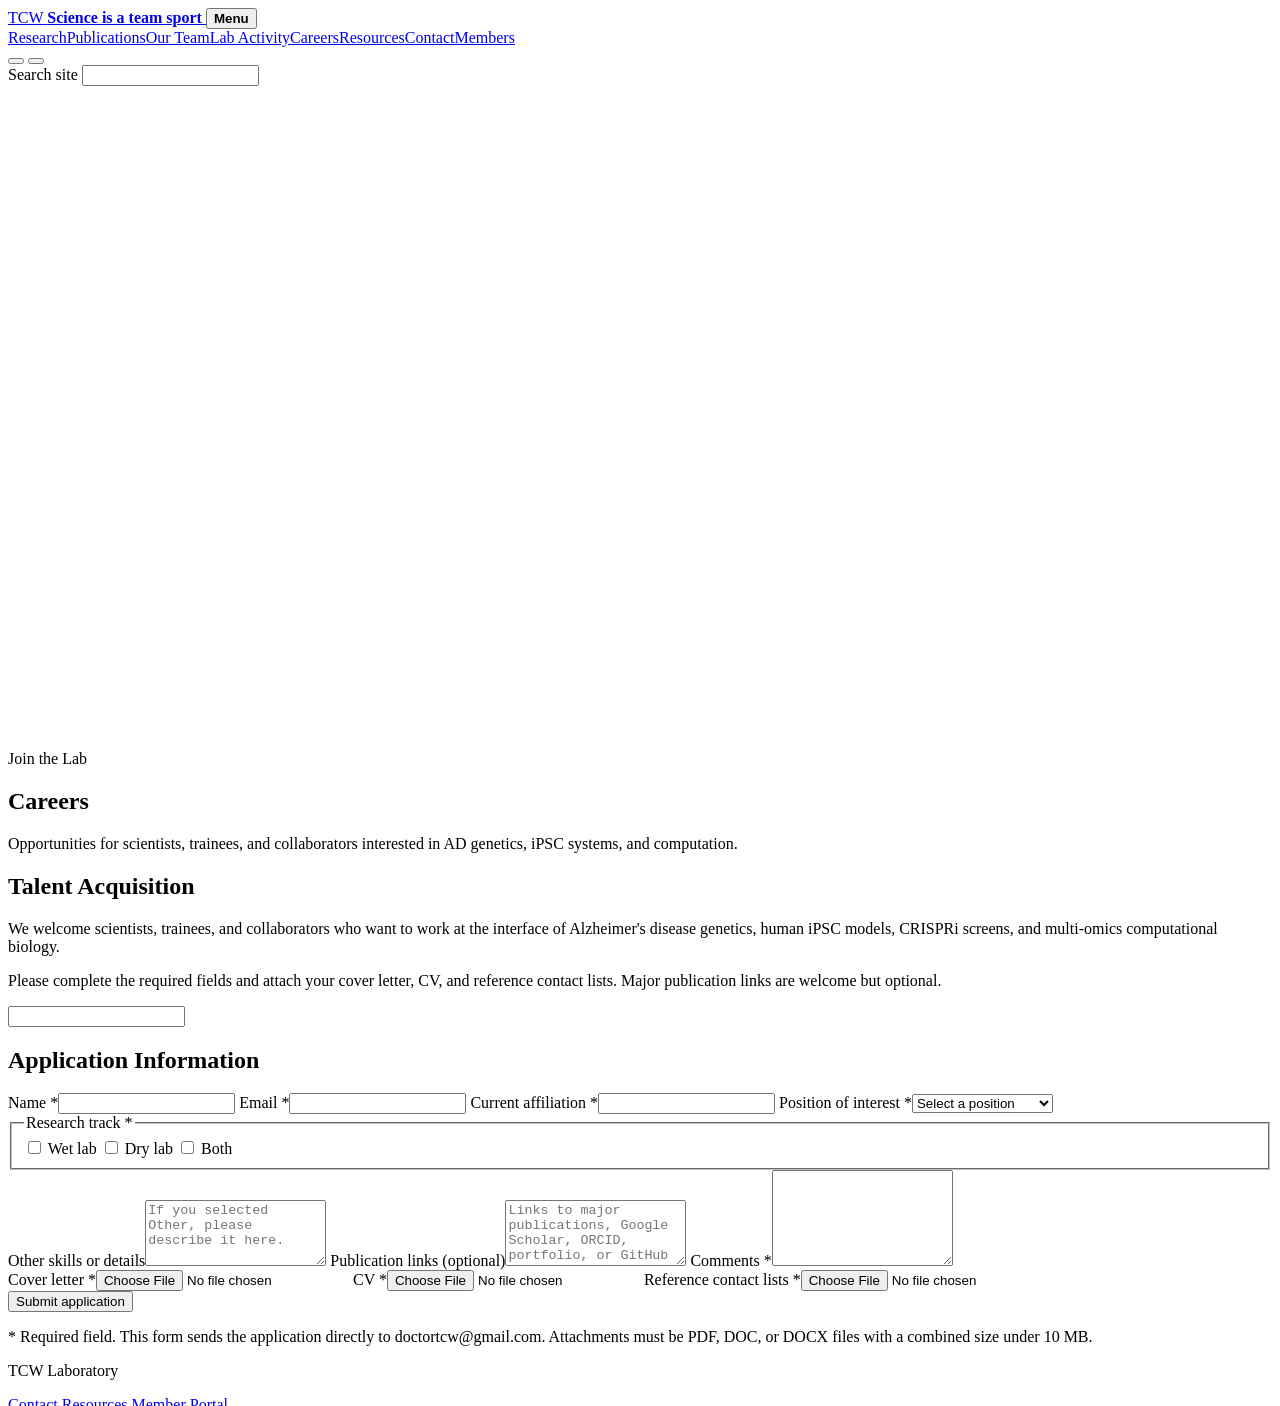
==== careers/index.html @ 80d3f075 "Clean up career application email fields" ====
<!doctype html>
<html lang="en" data-theme="light">
<head>
  <meta charset="utf-8">
  <meta name="viewport" content="width=device-width, initial-scale=1">
  <link rel="icon" type="image/png" sizes="512x512" href="/assets/icons/tcw-logo-20260731p.png?v=20260731p">
  <title>Careers | TCW Lab</title>
  <meta name="description" content="Career opportunities for scientists, trainees, and collaborators interested in Alzheimer's disease genetics, iPSC systems, and computational biology.">
  <link rel="stylesheet" href="../assets/css/styles.css?v=20260813f">
  <script src="../assets/js/site.js?v=20260813f" defer></script>
</head>
<body class="page-careers">
  <header class="site-header">
    <a class="brand" href="../" aria-label="TCW Lab home">
      <span class="brand-mark">TCW</span>
      <span class="brand-copy">
        <strong>Science is a team sport</strong>
      </span>
    </a>
    <button class="nav-toggle" type="button" aria-expanded="false" aria-controls="nav-menu"><span></span><span></span><span></span><b>Menu</b></button>
    <nav class="nav-menu" id="nav-menu" aria-label="Primary navigation"><a class="" href="../research-programs/">Research</a><a class="" href="../publications/">Publications</a><a class="" href="../ourteam/">Our Team</a><a class="" href="../ourteam/activity/">Lab Activity</a><a class="active" href="../careers/">Careers</a><a class="" href="../resources/">Resources</a><a class="" href="../contact/">Contact</a><a class="" href="../member/">Members</a></nav>
    <div class="nav-actions">
      <button class="music-toggle" type="button" data-music-toggle aria-pressed="false" aria-label="Allow soft background music" title="Allow music"><span></span></button>
      <button class="search-toggle" type="button" aria-expanded="false" aria-controls="site-search" aria-label="Search site"></button>
    </div>
  </header>
  <form class="site-search" id="site-search" role="search">
    <label>
      <span>Search site</span>
      <input type="search" id="site-search-input" autocomplete="off">
    </label>
    <div class="search-results" id="site-search-results"></div>
  </form>
  <main>
    <section class="hero">
      <div class="glial-field" aria-hidden="true"><span class="glial-cell glial-cell-1"></span><span class="glial-cell glial-cell-2"></span><span class="glial-cell glial-cell-3"></span><span class="glial-cell glial-cell-4"></span><span class="glial-cell glial-cell-5"></span><span class="glial-cell glial-cell-6"></span><span class="glial-cell glial-cell-7"></span><span class="glial-cell glial-cell-8"></span><span class="glial-cell glial-cell-9"></span><span class="glial-cell glial-cell-10"></span><span class="glial-cell glial-cell-11"></span><span class="glial-cell glial-cell-12"></span><span class="glial-cell glial-cell-13"></span><span class="glial-cell glial-cell-14"></span><span class="glial-cell glial-cell-15"></span><span class="glial-cell glial-cell-16"></span><span class="glial-cell glial-cell-17"></span><span class="glial-cell glial-cell-18"></span><span class="glial-cell glial-cell-19"></span><span class="glial-cell glial-cell-20"></span></div>
      <div class="hero-inner">
        <p class="hero-eyebrow">Join the Lab</p>
        <h1>Careers</h1>
        <p class="hero-subtitle">Opportunities for scientists, trainees, and collaborators interested in AD genetics, iPSC systems, and computation.</p>
        
      </div>
    </section>
    <section class="wrapper">
      <div class="content-layout">
        <article class="page-content">
          
    <section class="notice-panel">
      <h2>Talent Acquisition</h2>
      <p>We welcome scientists, trainees, and collaborators who want to work at the interface of Alzheimer's disease genetics, human iPSC models, CRISPRi screens, and multi-omics computational biology.</p>
      <p>Please complete the required fields and attach your cover letter, CV, and reference contact lists. Major publication links are welcome but optional.</p>
    </section>
    <div class="form-success" id="application-success" hidden>
      <h2>Application sent</h2>
      <p>Thank you. Your application has been sent to the TCW Lab inbox with your selected attachments.</p>
      <p class="form-note">If you do not receive a confirmation or need to update your materials, email <a href="mailto:doctortcw@gmail.com">doctortcw@gmail.com</a>.</p>
    </div>
    <form class="form-shell application-form" id="career-application" aria-labelledby="apply-fields" action="https://formsubmit.co/doctortcw@gmail.com" method="POST" enctype="multipart/form-data">
      <input type="hidden" name="_subject" id="application-subject" value="TCW Lab Application">
      <input type="hidden" name="_template" value="box">
      <input type="hidden" name="_next" value="https://tcwlab.org/careers/?submitted=1">
      <input type="hidden" name="_url" value="https://tcwlab.org/careers/">
      <input type="hidden" name="_autoresponse" value="Thank you for your interest in the TCW Lab. Your application materials have been received.">
      <input type="text" name="_honey" tabindex="-1" autocomplete="off" class="honeypot" aria-hidden="true">
      <h2 id="apply-fields">Application Information</h2>
      <div class="field-grid">
        <label>Name <span class="required-marker">*</span><input type="text" name="Applicant name" autocomplete="name" required></label>
        <label>Email <span class="required-marker">*</span><input type="email" name="email" autocomplete="email" required></label>
        <label>Current affiliation <span class="required-marker">*</span><input type="text" name="Current affiliation" required></label>
        <label>Position of interest <span class="required-marker">*</span><select name="Position of interest" required><option value="">Select a position</option><option>Postdoctoral Fellow</option><option>Research Associate</option><option>Internship</option><option>Research Professor</option><option>Other / not listed</option></select></label>
      </div>
      <fieldset>
        <legend>Research track <span class="required-marker">*</span></legend>
        <label><input type="checkbox" value="Wet lab" data-track="wet"> Wet lab</label>
        <label><input type="checkbox" value="Dry lab" data-track="dry"> Dry lab</label>
        <label><input type="checkbox" data-track-both> Both</label>
      </fieldset>
      <fieldset data-skill-section="wet" hidden>
        <legend>Wet lab skill set <span class="required-marker">*</span></legend>
        <div class="checkbox-grid skill-grid" data-skill-group="wet">
          <label><input type="checkbox" value="Human iPSC maintenance"> Human iPSC maintenance</label>
          <label><input type="checkbox" value="CRISPRi screen"> CRISPRi screen</label>
          <label><input type="checkbox" value="Any CNS cell type differentiation from iPSC"> Any CNS cell type differentiation from iPSC</label>
          <label><input type="checkbox" value="Human iPSC reprogramming"> Human iPSC reprogramming</label>
          <label><input type="checkbox" value="Western blotting"> Western blotting</label>
          <label><input type="checkbox" value="Confocal microscopy"> Confocal microscopy</label>
          <label><input type="checkbox" value="Molecular cloning"> Molecular cloning</label>
          <label><input type="checkbox" value="DNA/RNA purification"> DNA/RNA purification</label>
          <label><input type="checkbox" value="Flow cytometry / FACS"> Flow cytometry / FACS</label>
          <label><input type="checkbox" value="Human brain cell type preparation"> Human brain cell type preparation</label>
          <label><input type="checkbox" value="PCR / qRT-PCR"> PCR / qRT-PCR</label>
          <label><input type="checkbox" value="Single cell/single nucleus library preparation"> Single cell/single nucleus library preparation</label>
          <label><input type="checkbox" value="Animal handling"> Animal handling</label>
          <label><input type="checkbox" value="Electrophysiology"> Electrophysiology</label>
          <label><input type="checkbox" value="Other wet lab skills"> Other</label>
        </div>
      </fieldset>
      <fieldset data-skill-section="dry" hidden>
        <legend>Dry lab skill set <span class="required-marker">*</span></legend>
        <div class="checkbox-grid skill-grid" data-skill-group="dry">
          <label><input type="checkbox" value="R programming"> R programming</label>
          <label><input type="checkbox" value="Python programming"> Python programming</label>
          <label><input type="checkbox" value="Single-cell / single-nucleus RNA-seq analysis"> Single-cell / single-nucleus RNA-seq analysis</label>
          <label><input type="checkbox" value="Transcriptomics and differential expression"> Transcriptomics and differential expression</label>
          <label><input type="checkbox" value="GWAS, QTL, and xQTL analysis"> GWAS, QTL, and xQTL analysis</label>
          <label><input type="checkbox" value="Multi-omics integration"> Multi-omics integration</label>
          <label><input type="checkbox" value="Epigenomics / DNA methylation analysis"> Epigenomics / DNA methylation analysis</label>
          <label><input type="checkbox" value="Proteomics or metabolomics analysis"> Proteomics or metabolomics analysis</label>
          <label><input type="checkbox" value="Machine learning for genomics"> Machine learning for genomics</label>
          <label><input type="checkbox" value="Reproducible pipelines and Git/GitHub"> Reproducible pipelines and Git/GitHub</label>
          <label><input type="checkbox" value="High-performance computing"> High-performance computing</label>
          <label><input type="checkbox" value="Data visualization and scientific reporting"> Data visualization and scientific reporting</label>
          <label><input type="checkbox" value="Other dry lab skills"> Other</label>
        </div>
      </fieldset>
      <input type="hidden" name="Research track" id="application-track-field">
      <input type="hidden" name="Wet lab skills" id="application-wet-skills-field">
      <input type="hidden" name="Dry lab skills" id="application-dry-skills-field">
      <label>Other skills or details<textarea name="Other skills or details" rows="4" placeholder="If you selected Other, please describe it here."></textarea></label>
      <label>Publication links <span class="optional">(optional)</span><textarea name="Publication links" rows="4" placeholder="Links to major publications, Google Scholar, ORCID, portfolio, or GitHub"></textarea></label>
      <label>Comments <span class="required-marker">*</span><textarea name="Comments" rows="6" required></textarea></label>
      <input type="hidden" name="Attachment checklist" id="application-attachment-field">
      <div class="field-grid">
        <label>Cover letter <span class="required-marker">*</span><input type="file" name="Cover letter" accept=".pdf,.doc,.docx" required></label>
        <label>CV <span class="required-marker">*</span><input type="file" name="CV" accept=".pdf,.doc,.docx" required></label>
        <label>Reference contact lists <span class="required-marker">*</span><input type="file" name="Reference contact list" accept=".pdf,.doc,.docx" required></label>
      </div>
      <button type="submit">Submit application</button>
      <p class="form-note"><span class="required-marker">*</span> Required field. This form sends the application directly to doctortcw@gmail.com. Attachments must be PDF, DOC, or DOCX files with a combined size under 10 MB.</p>
    </form>
        </article>
        
      </div>
    </section>
  </main>
  <footer class="site-footer">
    <p>TCW Laboratory</p>
    <nav aria-label="Footer navigation">
      <a href="../contact/">Contact</a>
      <a href="../resources/">Resources</a>
      <a href="../member/">Member Portal</a>
    </nav>
  </footer>
  <script>
    (function () {
      var form = document.querySelector("#career-application");
      if (!form) return;

      var both = form.querySelector("[data-track-both]");
      var wet = form.querySelector("[data-track='wet']");
      var dry = form.querySelector("[data-track='dry']");
      var wetSection = form.querySelector("[data-skill-section='wet']");
      var drySection = form.querySelector("[data-skill-section='dry']");

      function setSection(section, visible) {
        section.hidden = !visible;
        if (!visible) {
          section.querySelectorAll("input[type='checkbox']").forEach(function (box) {
            box.checked = false;
          });
        }
      }

      function updateSkillSections() {
        setSection(wetSection, wet.checked);
        setSection(drySection, dry.checked);
      }

      function checkedValues(selector) {
        var values = Array.prototype.map.call(form.querySelectorAll(selector + ":checked"), function (box) {
          return clean(box.value);
        }).filter(Boolean);
        return values.length ? values.join(", ") : "None selected";
      }

      function fileNames(inputName) {
        var input = form.querySelector("input[name='" + inputName + "']");
        if (!input || !input.files || !input.files.length) return "Not selected";
        return Array.prototype.map.call(input.files, function (file) {
          return file.name + " (" + formatFileSize(file.size) + ")";
        }).join(", ");
      }

      function attachmentSize() {
        return ["Cover letter", "CV", "Reference contact list"].reduce(function (total, inputName) {
          var input = form.querySelector("input[name='" + inputName + "']");
          if (!input || !input.files) return total;
          return total + Array.prototype.reduce.call(input.files, function (sum, file) {
            return sum + file.size;
          }, 0);
        }, 0);
      }

      function formatFileSize(bytes) {
        if (!bytes) return "0 KB";
        if (bytes < 1048576) return Math.max(1, Math.round(bytes / 1024)) + " KB";
        return (bytes / 1048576).toFixed(1) + " MB";
      }

      function clean(value) {
        return String(value || "").trim();
      }

      function attachmentChecklist() {
        return [
          "Cover letter: " + fileNames("Cover letter"),
          "CV: " + fileNames("CV"),
          "Reference contact list: " + fileNames("Reference contact list"),
          "Combined attachment size: " + formatFileSize(attachmentSize())
        ].join("; ");
      }

      both.addEventListener("change", function () {
        wet.checked = both.checked;
        dry.checked = both.checked;
        updateSkillSections();
      });

      [wet, dry].forEach(function (box) {
        box.addEventListener("change", function () {
          both.checked = wet.checked && dry.checked;
          updateSkillSections();
        });
      });

      form.addEventListener("submit", function (event) {
        var data = new FormData(form);
        if (clean(data.get("_honey"))) {
          event.preventDefault();
          return;
        }
        var tracks = checkedValues("[data-track]");
        var wetSkills = checkedValues("[data-skill-group='wet'] input[type='checkbox']");
        var drySkills = checkedValues("[data-skill-group='dry'] input[type='checkbox']");
        var wantsWet = wet.checked;
        var wantsDry = dry.checked;
        var hasWetSkill = wetSkills !== "None selected";
        var hasDrySkill = drySkills !== "None selected";
        var selectedOther = wetSkills.split(", ").concat(drySkills.split(", ")).some(function (value) {
          return value.toLowerCase().indexOf("other") !== -1;
        });

        if (!wantsWet && !wantsDry) {
          event.preventDefault();
          alert("Please select a research track.");
          return;
        }

        if (wantsWet && !hasWetSkill) {
          event.preventDefault();
          alert("Please select at least one wet lab skill, or choose Other.");
          return;
        }

        if (wantsDry && !hasDrySkill) {
          event.preventDefault();
          alert("Please select at least one dry lab skill, or choose Other.");
          return;
        }

        if (selectedOther && !(data.get("Other skills or details") || "").trim()) {
          event.preventDefault();
          alert("Please describe your Other skill in the Other skills or details field.");
          return;
        }

        if (attachmentSize() > 10 * 1024 * 1024) {
          event.preventDefault();
          alert("Please keep the cover letter, CV, and reference contact list under 10 MB combined.");
          return;
        }

        var subject = "TCW Lab Application - " + clean(data.get("Applicant name") || "Applicant") + " - " + clean(data.get("Position of interest") || "Position not specified");
        var subjectField = document.querySelector("#application-subject");
        var trackField = document.querySelector("#application-track-field");
        var wetSkillsField = document.querySelector("#application-wet-skills-field");
        var drySkillsField = document.querySelector("#application-dry-skills-field");
        var attachmentField = document.querySelector("#application-attachment-field");
        if (subjectField) subjectField.value = subject;
        if (trackField) trackField.value = tracks;
        if (wetSkillsField) wetSkillsField.value = wetSkills;
        if (drySkillsField) drySkillsField.value = drySkills;
        if (attachmentField) attachmentField.value = attachmentChecklist();
      });

      updateSkillSections();

      var success = document.querySelector("#application-success");
      var params = new URLSearchParams(window.location.search);
      if (success && params.get("submitted") === "1") {
        success.hidden = false;
        success.scrollIntoView({ block: "start" });
      }
    })();
  </script>
</body>
</html>
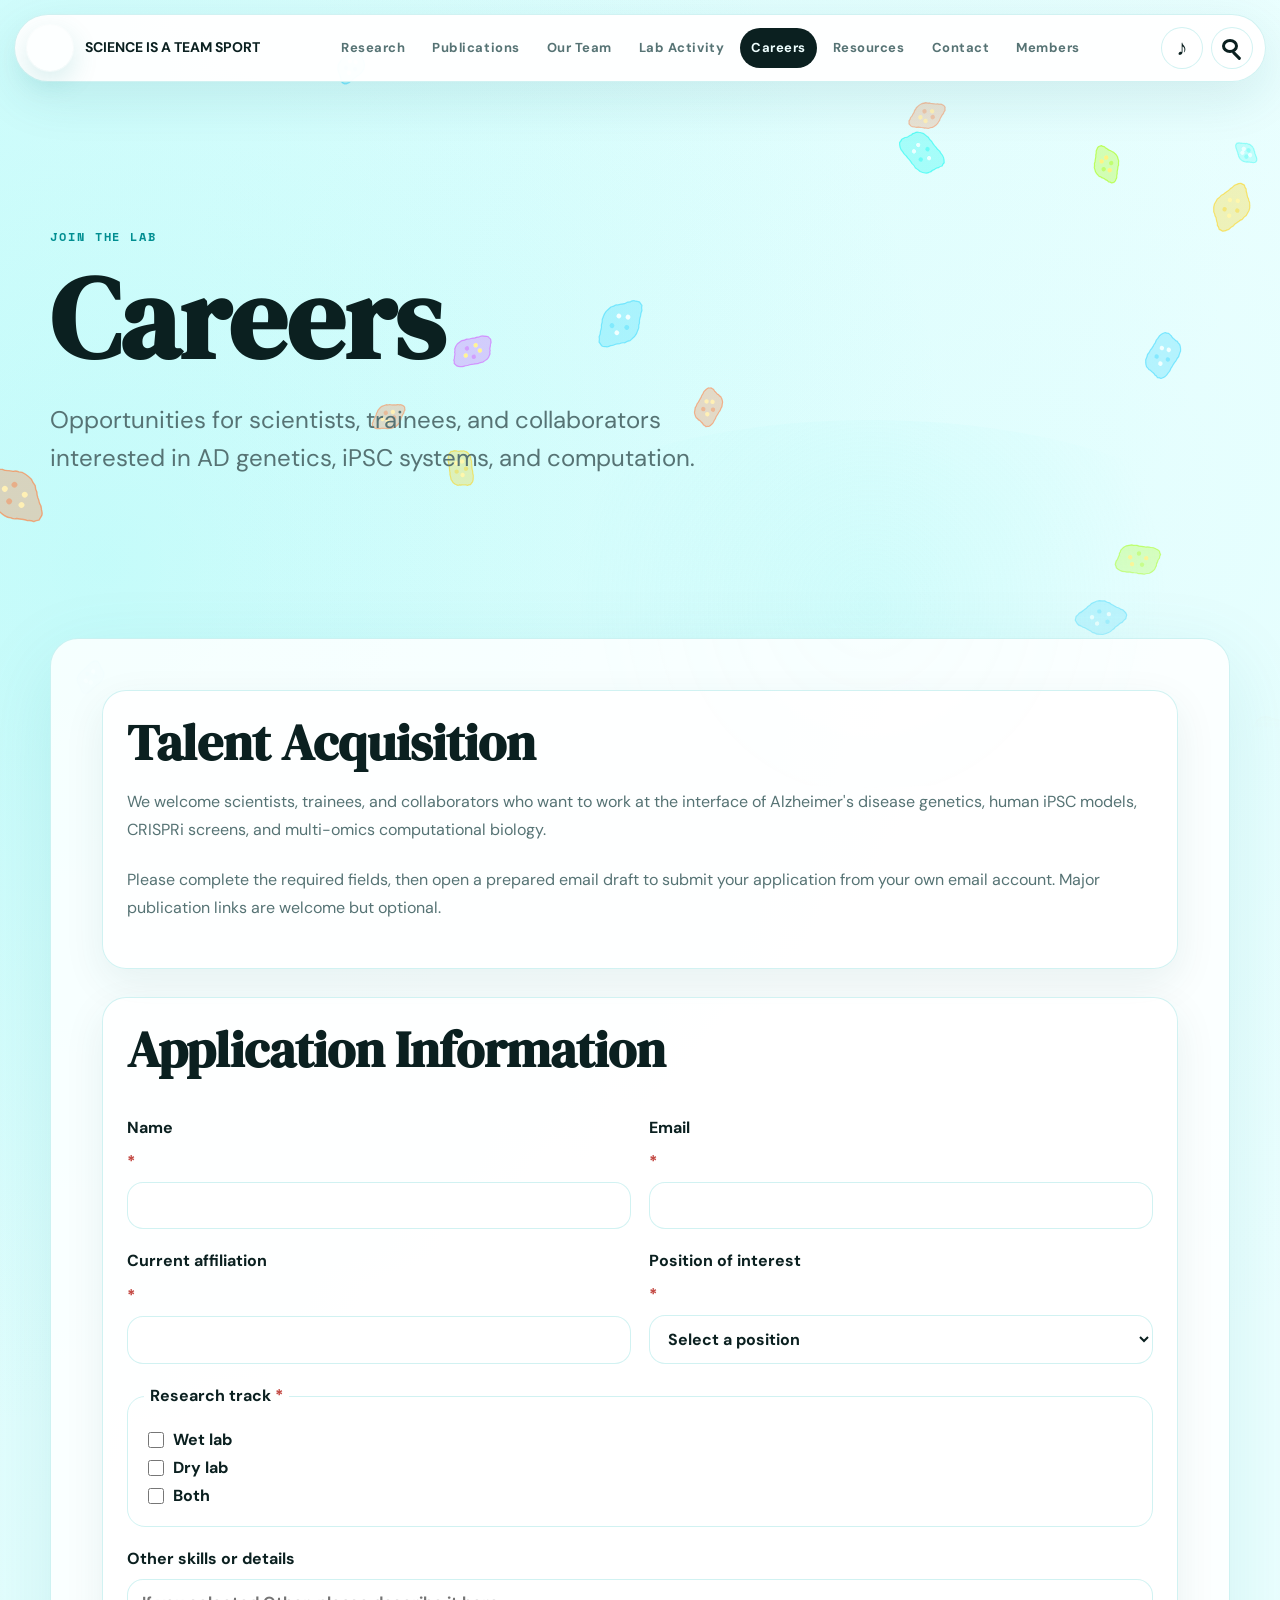
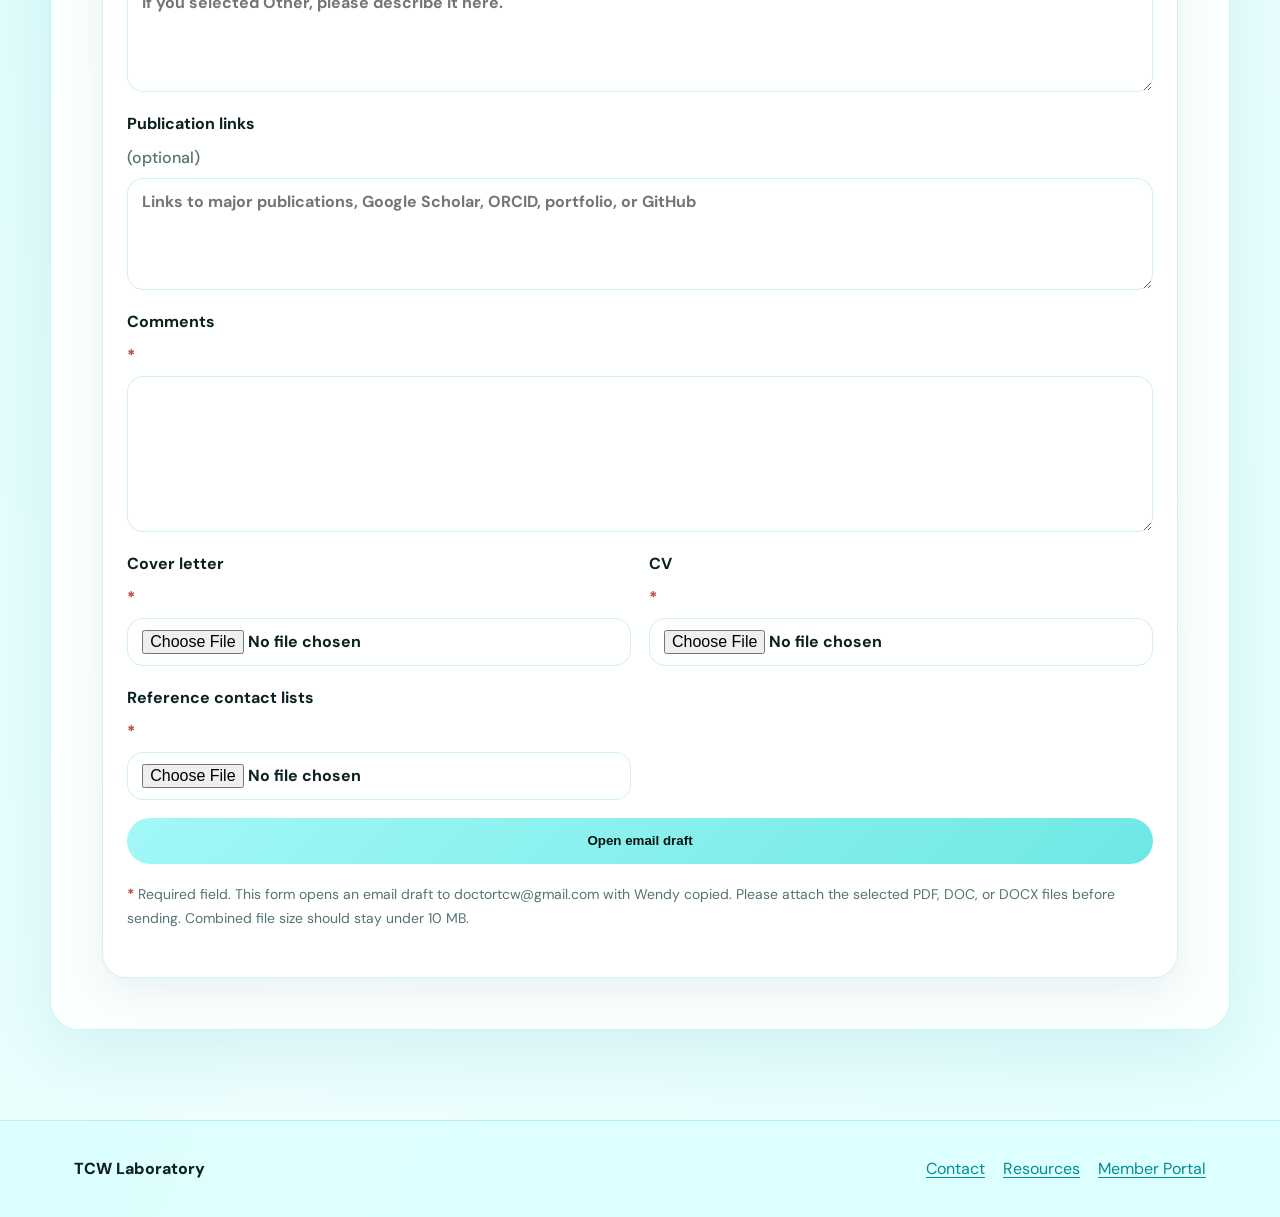
==== commit d0c9b5e6: "Switch career form to email draft" ====
--- a/careers/index.html
+++ b/careers/index.html
@@ -6,7 +6,7 @@
   <link rel="icon" type="image/png" sizes="512x512" href="/assets/icons/tcw-logo-20260731p.png?v=20260731p">
   <title>Careers | TCW Lab</title>
   <meta name="description" content="Career opportunities for scientists, trainees, and collaborators interested in Alzheimer's disease genetics, iPSC systems, and computational biology.">
-  <link rel="stylesheet" href="../assets/css/styles.css?v=20260813f">
+  <link rel="stylesheet" href="../assets/css/styles.css?v=20260910b">
   <script src="../assets/js/site.js?v=20260813f" defer></script>
 </head>
 <body class="page-careers">
@@ -48,20 +48,16 @@
     <section class="notice-panel">
       <h2>Talent Acquisition</h2>
       <p>We welcome scientists, trainees, and collaborators who want to work at the interface of Alzheimer's disease genetics, human iPSC models, CRISPRi screens, and multi-omics computational biology.</p>
-      <p>Please complete the required fields and attach your cover letter, CV, and reference contact lists. Major publication links are welcome but optional.</p>
+      <p>Please complete the required fields, then open a prepared email draft to submit your application from your own email account. Major publication links are welcome but optional.</p>
     </section>
     <div class="form-success" id="application-success" hidden>
-      <h2>Application sent</h2>
-      <p>Thank you. Your application has been sent to the TCW Lab inbox with your selected attachments.</p>
-      <p class="form-note">If you do not receive a confirmation or need to update your materials, email <a href="mailto:doctortcw@gmail.com">doctortcw@gmail.com</a>.</p>
+      <h2>Email draft opened</h2>
+      <p>Your email app should open with a prepared TCW Lab application message addressed to Dr. TCW and copied to Wendy.</p>
+      <p class="form-note">Your application is not submitted until you attach your cover letter, CV, and reference contact list, then send the email from your email app.</p>
+      <label>Email text backup<textarea id="application-email-preview" rows="12" readonly></textarea></label>
+      <p class="form-note">If the draft does not open, email <a href="mailto:doctortcw@gmail.com">doctortcw@gmail.com</a>, copy <a href="mailto:wendybui@edu.bu">wendybui@edu.bu</a>, paste the text above, and attach the required files.</p>
     </div>
-    <form class="form-shell application-form" id="career-application" aria-labelledby="apply-fields" action="https://formsubmit.co/doctortcw@gmail.com" method="POST" enctype="multipart/form-data">
-      <input type="hidden" name="_subject" id="application-subject" value="TCW Lab Application">
-      <input type="hidden" name="_template" value="box">
-      <input type="hidden" name="_next" value="https://tcwlab.org/careers/?submitted=1">
-      <input type="hidden" name="_url" value="https://tcwlab.org/careers/">
-      <input type="hidden" name="_autoresponse" value="Thank you for your interest in the TCW Lab. Your application materials have been received.">
-      <input type="text" name="_honey" tabindex="-1" autocomplete="off" class="honeypot" aria-hidden="true">
+    <form class="form-shell application-form" id="career-application" aria-labelledby="apply-fields" novalidate>
       <h2 id="apply-fields">Application Information</h2>
       <div class="field-grid">
         <label>Name <span class="required-marker">*</span><input type="text" name="Applicant name" autocomplete="name" required></label>
@@ -113,20 +109,16 @@
           <label><input type="checkbox" value="Other dry lab skills"> Other</label>
         </div>
       </fieldset>
-      <input type="hidden" name="Research track" id="application-track-field">
-      <input type="hidden" name="Wet lab skills" id="application-wet-skills-field">
-      <input type="hidden" name="Dry lab skills" id="application-dry-skills-field">
       <label>Other skills or details<textarea name="Other skills or details" rows="4" placeholder="If you selected Other, please describe it here."></textarea></label>
       <label>Publication links <span class="optional">(optional)</span><textarea name="Publication links" rows="4" placeholder="Links to major publications, Google Scholar, ORCID, portfolio, or GitHub"></textarea></label>
       <label>Comments <span class="required-marker">*</span><textarea name="Comments" rows="6" required></textarea></label>
-      <input type="hidden" name="Attachment checklist" id="application-attachment-field">
       <div class="field-grid">
         <label>Cover letter <span class="required-marker">*</span><input type="file" name="Cover letter" accept=".pdf,.doc,.docx" required></label>
         <label>CV <span class="required-marker">*</span><input type="file" name="CV" accept=".pdf,.doc,.docx" required></label>
         <label>Reference contact lists <span class="required-marker">*</span><input type="file" name="Reference contact list" accept=".pdf,.doc,.docx" required></label>
       </div>
-      <button type="submit">Submit application</button>
-      <p class="form-note"><span class="required-marker">*</span> Required field. This form sends the application directly to doctortcw@gmail.com. Attachments must be PDF, DOC, or DOCX files with a combined size under 10 MB.</p>
+      <button type="submit" id="application-submit">Open email draft</button>
+      <p class="form-note"><span class="required-marker">*</span> Required field. This form opens an email draft to doctortcw@gmail.com with Wendy copied. Please attach the selected PDF, DOC, or DOCX files before sending. Combined file size should stay under 10 MB.</p>
     </form>
         </article>
         
@@ -151,6 +143,7 @@
       var dry = form.querySelector("[data-track='dry']");
       var wetSection = form.querySelector("[data-skill-section='wet']");
       var drySection = form.querySelector("[data-skill-section='dry']");
+      var submitButton = form.querySelector("#application-submit");
 
       function setSection(section, visible) {
         section.hidden = !visible;
@@ -201,13 +194,44 @@
         return String(value || "").trim();
       }
 
-      function attachmentChecklist() {
+      function buildEmailBody(data, tracks, wetSkills, drySkills) {
         return [
+          "Dear Dr. TCW,",
+          "",
+          "Please find my TCW Lab application information below. I will attach my cover letter, CV, and reference contact list to this email.",
+          "",
+          "Applicant Information",
+          "---------------------",
+          "Name: " + clean(data.get("Applicant name")),
+          "Email: " + clean(data.get("email")),
+          "Current affiliation: " + clean(data.get("Current affiliation")),
+          "Position of interest: " + clean(data.get("Position of interest")),
+          "Research track: " + tracks,
+          "",
+          "Skill Set",
+          "---------",
+          "Wet lab skills: " + wetSkills,
+          "Dry lab skills: " + drySkills,
+          "",
+          "Other skills or details:",
+          clean(data.get("Other skills or details")) || "None provided",
+          "",
+          "Publication links:",
+          clean(data.get("Publication links")) || "None provided",
+          "",
+          "Applicant comments:",
+          clean(data.get("Comments")) || "None provided",
+          "",
+          "Attachment Checklist",
+          "--------------------",
           "Cover letter: " + fileNames("Cover letter"),
           "CV: " + fileNames("CV"),
           "Reference contact list: " + fileNames("Reference contact list"),
-          "Combined attachment size: " + formatFileSize(attachmentSize())
-        ].join("; ");
+          "Combined attachment size: " + formatFileSize(attachmentSize()),
+          "",
+          "Best,",
+          clean(data.get("Applicant name"))
+        ].join("\n");
       }
 
       both.addEventListener("change", function () {
@@ -224,11 +248,14 @@
       });
 
       form.addEventListener("submit", function (event) {
+        event.preventDefault();
+
+        if (!form.checkValidity()) {
+          form.reportValidity();
+          return;
+        }
+
         var data = new FormData(form);
-        if (clean(data.get("_honey"))) {
-          event.preventDefault();
-          return;
-        }
         var tracks = checkedValues("[data-track]");
         var wetSkills = checkedValues("[data-skill-group='wet'] input[type='checkbox']");
         var drySkills = checkedValues("[data-skill-group='dry'] input[type='checkbox']");
@@ -241,56 +268,50 @@
         });
 
         if (!wantsWet && !wantsDry) {
-          event.preventDefault();
           alert("Please select a research track.");
           return;
         }
 
         if (wantsWet && !hasWetSkill) {
-          event.preventDefault();
           alert("Please select at least one wet lab skill, or choose Other.");
           return;
         }
 
         if (wantsDry && !hasDrySkill) {
-          event.preventDefault();
           alert("Please select at least one dry lab skill, or choose Other.");
           return;
         }
 
         if (selectedOther && !(data.get("Other skills or details") || "").trim()) {
-          event.preventDefault();
           alert("Please describe your Other skill in the Other skills or details field.");
           return;
         }
 
         if (attachmentSize() > 10 * 1024 * 1024) {
-          event.preventDefault();
           alert("Please keep the cover letter, CV, and reference contact list under 10 MB combined.");
           return;
         }
 
         var subject = "TCW Lab Application - " + clean(data.get("Applicant name") || "Applicant") + " - " + clean(data.get("Position of interest") || "Position not specified");
-        var subjectField = document.querySelector("#application-subject");
-        var trackField = document.querySelector("#application-track-field");
-        var wetSkillsField = document.querySelector("#application-wet-skills-field");
-        var drySkillsField = document.querySelector("#application-dry-skills-field");
-        var attachmentField = document.querySelector("#application-attachment-field");
-        if (subjectField) subjectField.value = subject;
-        if (trackField) trackField.value = tracks;
-        if (wetSkillsField) wetSkillsField.value = wetSkills;
-        if (drySkillsField) drySkillsField.value = drySkills;
-        if (attachmentField) attachmentField.value = attachmentChecklist();
+        var body = buildEmailBody(data, tracks, wetSkills, drySkills);
+        var mailto = "mailto:doctortcw@gmail.com"
+          + "?cc=" + encodeURIComponent("wendybui@edu.bu")
+          + "&subject=" + encodeURIComponent(subject)
+          + "&body=" + encodeURIComponent(body);
+        var success = document.querySelector("#application-success");
+        var preview = document.querySelector("#application-email-preview");
+        if (preview) preview.value = body;
+        if (success) {
+          success.hidden = false;
+          success.scrollIntoView({ block: "start", behavior: "smooth" });
+        }
+        if (submitButton) {
+          submitButton.textContent = "Email draft opened";
+        }
+        window.location.href = mailto;
       });
 
       updateSkillSections();
-
-      var success = document.querySelector("#application-success");
-      var params = new URLSearchParams(window.location.search);
-      if (success && params.get("submitted") === "1") {
-        success.hidden = false;
-        success.scrollIntoView({ block: "start" });
-      }
     })();
   </script>
 </body>
--- a/assets/css/styles.css
+++ b/assets/css/styles.css
@@ -0,0 +1,1957 @@
+@import url("https://fonts.googleapis.com/css2?family=DM+Serif+Display:ital@0;1&family=DM+Sans:wght@300;400;500;600;700&family=Space+Mono:wght@400;700&display=swap");
+
+:root {
+  color-scheme: light;
+  --bg: #efffff;
+  --bg-soft: #d9ffff;
+  --surface: rgba(255, 255, 255, 0.82);
+  --surface-strong: #ffffff;
+  --ink: #0b2020;
+  --muted: #567374;
+  --line: rgba(0, 181, 184, 0.18);
+  --teal: #A2F8F6;
+  --teal-soft: rgba(162, 248, 246, 0.32);
+  --teal-deep: #008e91;
+  --aqua: #A2F8F6;
+  --blue: #6ee8e5;
+  --violet: #A2F8F6;
+  --shadow: 0 24px 80px rgba(0, 142, 145, 0.12);
+  --radius: 28px;
+  --max: 1180px;
+}
+
+html[data-theme="dark"] {
+  color-scheme: dark;
+  --bg: #071112;
+  --bg-soft: #0d1e20;
+  --surface: rgba(14, 30, 32, 0.78);
+  --surface-strong: #102527;
+  --ink: #eafffd;
+  --muted: #95bfc1;
+  --line: rgba(126, 248, 242, 0.18);
+  --teal: #A2F8F6;
+  --teal-soft: rgba(162, 248, 246, 0.14);
+  --teal-deep: #4dd6d2;
+  --blue: #8db5ff;
+  --violet: #b4aaff;
+  --shadow: 0 24px 80px rgba(0, 0, 0, 0.36);
+}
+
+*,
+*::before,
+*::after {
+  box-sizing: border-box;
+}
+
+html {
+  scroll-behavior: smooth;
+}
+
+body {
+  min-height: 100vh;
+  margin: 0;
+  background:
+    radial-gradient(circle at 8% 20%, rgba(117, 244, 240, 0.24), transparent 34%),
+    radial-gradient(circle at 78% 18%, rgba(162, 248, 246, 0.16), transparent 34%),
+    linear-gradient(112deg, rgba(162, 248, 246, 0.3), rgba(239, 255, 255, 0.7) 56%, rgba(217, 255, 255, 0.38)),
+    var(--bg);
+  color: var(--ink);
+  font-family: "DM Sans", Arial, Helvetica, sans-serif;
+  font-size: 16px;
+  line-height: 1.75;
+  overflow-x: hidden;
+}
+
+body.page-home {
+  background:
+    radial-gradient(circle at 12% 22%, rgba(99, 255, 242, 0.16), transparent 38%),
+    linear-gradient(105deg, #dcffff 0%, #efffff 62%, #f8ffff 100%);
+}
+
+body.intro-lock {
+  overflow: hidden;
+}
+
+.site-intro {
+  position: fixed;
+  inset: 0;
+  z-index: 999;
+  display: grid;
+  place-items: center;
+  padding: 24px;
+  background:
+    radial-gradient(circle at 50% 42%, rgba(162, 248, 246, 0.42), transparent 28%),
+    radial-gradient(circle at 20% 18%, rgba(255, 217, 102, 0.16), transparent 24%),
+    radial-gradient(circle at 78% 28%, rgba(216, 144, 255, 0.15), transparent 26%),
+    linear-gradient(145deg, #f7ffff, #d9ffff 58%, #ecfffd);
+  color: #061112;
+  text-align: center;
+  transition: opacity 720ms ease, visibility 720ms ease;
+}
+
+.site-intro::before,
+.site-intro::after {
+  content: "";
+  position: absolute;
+  width: min(72vw, 720px);
+  aspect-ratio: 1;
+  border: 1px solid rgba(0, 142, 145, 0.12);
+  border-radius: 50%;
+  animation: intro-orbit 6s ease-in-out infinite;
+}
+
+.site-intro::after {
+  width: min(58vw, 520px);
+  animation-delay: -2.5s;
+}
+
+.site-intro.leaving {
+  opacity: 0;
+  visibility: hidden;
+}
+
+.site-intro > * {
+  position: relative;
+  z-index: 1;
+}
+
+.intro-mark {
+  display: grid;
+  place-items: center;
+  width: 116px;
+  height: 116px;
+  margin: 0 auto 24px;
+  border-radius: 50%;
+  background: url("../icons/tcw-logo-20260731p.png") center / cover no-repeat;
+  color: transparent;
+  box-shadow: 0 22px 58px rgba(0, 142, 145, 0.22);
+  text-indent: -999px;
+  overflow: hidden;
+  animation: intro-heartbeat 1.45s ease-in-out infinite;
+}
+
+.intro-kicker {
+  margin: 16px 0 0;
+  color: var(--teal-deep);
+  font-family: "Space Mono", monospace;
+  font-size: 13px;
+  font-weight: 700;
+  letter-spacing: 0.18em;
+  text-transform: uppercase;
+}
+
+.site-intro h2 {
+  max-width: 900px;
+  margin: 0;
+  font-size: clamp(62px, 12vw, 142px);
+  line-height: 0.95;
+}
+
+.intro-music {
+  appearance: none;
+  margin-top: 18px;
+  border: 1px solid rgba(0, 142, 145, 0.34);
+  border-radius: 999px;
+  background: rgba(255, 255, 255, 0.84);
+  color: #061112;
+  cursor: pointer;
+  font: inherit;
+  font-size: 14px;
+  font-weight: 800;
+  min-height: 38px;
+  padding: 8px 18px;
+  box-shadow: 0 10px 28px rgba(0, 142, 145, 0.16);
+}
+
+.intro-music[aria-pressed="true"] {
+  background: #061112;
+  color: #efffff;
+}
+
+.intro-pulse {
+  display: flex;
+  justify-content: center;
+  gap: 10px;
+  margin-top: 28px;
+}
+
+.intro-pulse span {
+  width: 9px;
+  height: 9px;
+  border-radius: 50%;
+  background: var(--teal-deep);
+  animation: intro-dot 1.2s ease-in-out infinite;
+}
+
+.intro-pulse span:nth-child(2) {
+  animation-delay: 0.18s;
+  background: #61c648;
+}
+
+.intro-pulse span:nth-child(3) {
+  animation-delay: 0.36s;
+  background: #dc3a5f;
+}
+
+@keyframes intro-heartbeat {
+  0%, 34%, 100% { transform: scale(1); }
+  12% { transform: scale(1.08); }
+  22% { transform: scale(0.985); }
+}
+
+@keyframes intro-orbit {
+  0%, 100% { transform: scale(0.92) rotate(0deg); opacity: 0.38; }
+  50% { transform: scale(1.04) rotate(8deg); opacity: 0.7; }
+}
+
+@keyframes intro-dot {
+  0%, 100% { transform: translateY(0); opacity: 0.42; }
+  45% { transform: translateY(-8px); opacity: 1; }
+}
+
+a {
+  color: var(--teal-deep);
+  text-decoration-thickness: 1px;
+  text-underline-offset: 0.18em;
+}
+
+a:hover,
+a:focus {
+  color: var(--teal-deep);
+}
+
+img {
+  max-width: 100%;
+  height: auto;
+}
+
+.site-header {
+  position: sticky;
+  top: 0;
+  z-index: 50;
+  display: grid;
+  grid-template-columns: auto minmax(0, 1fr) auto;
+  align-items: center;
+  gap: clamp(10px, 1.3vw, 18px);
+  width: min(calc(100% - 28px), 1320px);
+  margin: 14px auto 0;
+  padding: 10px 12px;
+  border: 1px solid var(--line);
+  border-radius: 999px;
+  background: color-mix(in srgb, var(--surface-strong) 96%, transparent);
+  box-shadow: 0 16px 50px rgba(18, 102, 106, 0.11);
+  backdrop-filter: none;
+}
+
+.page-home .site-header {
+  width: min(calc(100% - 44px), 1480px);
+}
+
+.brand {
+  display: inline-flex;
+  align-items: center;
+  gap: 12px;
+  min-width: 0;
+  color: var(--ink);
+  text-decoration: none;
+}
+
+.brand-mark {
+  display: inline-flex;
+  align-items: center;
+  justify-content: center;
+  width: 46px;
+  height: 46px;
+  border-radius: 50%;
+  background: url("../icons/tcw-logo-20260731p.png") center / cover no-repeat;
+  color: transparent;
+  font-family: "DM Serif Display", Georgia, serif;
+  font-size: 17px;
+  font-weight: 700;
+  letter-spacing: 0.01em;
+  box-shadow: 0 0 0 1px rgba(255, 255, 255, 0.5), 0 10px 28px rgba(0, 142, 145, 0.16);
+  overflow: hidden;
+  text-indent: -999px;
+  animation: logo-heartbeat 4.8s ease-in-out infinite;
+}
+
+@keyframes logo-heartbeat {
+  0%, 12%, 28%, 100% { transform: scale(1); }
+  15% { transform: scale(1.07); }
+  20% { transform: scale(0.985); }
+  24% { transform: scale(1.045); }
+}
+
+.brand-copy strong {
+  display: block;
+  max-width: 190px;
+  font-size: 14px;
+  font-weight: 700;
+  line-height: 1.12;
+  text-transform: uppercase;
+}
+
+.nav-menu {
+  display: flex;
+  justify-content: center;
+  gap: 4px;
+  min-width: 0;
+}
+
+.nav-menu a {
+  display: inline-flex;
+  align-items: center;
+  min-height: 40px;
+  border-radius: 999px;
+  color: var(--muted);
+  font-size: 13px;
+  font-weight: 700;
+  letter-spacing: 0.04em;
+  padding: 0 clamp(9px, 0.9vw, 13px);
+  text-decoration: none;
+  white-space: nowrap;
+  transition: background 180ms ease, color 180ms ease, transform 180ms ease;
+}
+
+.nav-menu a:hover,
+.nav-menu a:focus {
+  color: var(--ink);
+  background: var(--teal-soft);
+}
+
+.nav-menu a.active {
+  background: var(--ink);
+  color: var(--bg);
+}
+
+.nav-actions {
+  display: inline-flex;
+  gap: 8px;
+}
+
+.nav-toggle,
+.search-toggle,
+.music-toggle {
+  appearance: none;
+  border: 1px solid var(--line);
+  border-radius: 999px;
+  background: var(--surface);
+  color: var(--ink);
+  cursor: pointer;
+}
+
+.nav-toggle {
+  display: none;
+  align-items: center;
+  justify-content: center;
+  gap: 5px;
+  width: 42px;
+  min-height: 42px;
+  padding: 0;
+}
+
+.nav-toggle span {
+  display: block;
+  width: 5px;
+  height: 5px;
+  margin: 0;
+  background: currentColor;
+  border-radius: 50%;
+}
+
+.nav-toggle b {
+  position: absolute;
+  width: 1px;
+  height: 1px;
+  overflow: hidden;
+  clip: rect(0 0 0 0);
+}
+
+.music-toggle,
+.search-toggle {
+  position: relative;
+  width: 42px;
+  height: 42px;
+}
+
+.music-toggle span {
+  position: absolute;
+  inset: 9px;
+}
+
+.music-toggle span::before {
+  content: "\266A";
+  position: absolute;
+  inset: 0;
+  display: grid;
+  place-items: center;
+  color: var(--ink);
+  font-size: 22px;
+  font-weight: 900;
+  line-height: 1;
+}
+
+.music-toggle[aria-pressed="true"] {
+  background: var(--ink);
+  color: var(--bg);
+}
+
+.music-toggle[aria-pressed="true"] span::before {
+  color: var(--bg);
+}
+
+.music-toggle[aria-pressed="true"]::after {
+  content: "";
+  position: absolute;
+  right: 9px;
+  top: 9px;
+  width: 7px;
+  height: 7px;
+  border-radius: 50%;
+  background: #61c648;
+  box-shadow: 0 0 0 5px rgba(97, 198, 72, 0.16);
+}
+
+.search-toggle::before {
+  content: "";
+  position: absolute;
+  inset: 11px 14px 15px 10px;
+  border: 3px solid currentColor;
+  border-radius: 50%;
+}
+
+.search-toggle::after {
+  content: "";
+  position: absolute;
+  right: 10px;
+  bottom: 11px;
+  width: 11px;
+  height: 3px;
+  border-radius: 99px;
+  background: currentColor;
+  transform: rotate(45deg);
+}
+
+.site-search {
+  display: none;
+  width: min(calc(100% - 36px), 760px);
+  margin: 12px auto 0;
+  border: 1px solid var(--line);
+  border-radius: 24px;
+  background: var(--surface-strong);
+  padding: 18px;
+  box-shadow: var(--shadow);
+}
+
+.site-search.open {
+  display: block;
+}
+
+.site-search label {
+  display: grid;
+  gap: 8px;
+  font-weight: 700;
+}
+
+.site-search input,
+.form-shell input,
+.form-shell select,
+.form-shell textarea {
+  width: 100%;
+  border: 1px solid var(--line);
+  border-radius: 16px;
+  background: var(--surface-strong);
+  color: var(--ink);
+  font: inherit;
+  line-height: 1.35;
+  padding: 12px 14px;
+}
+
+.form-shell input[type="file"] {
+  padding: 11px 14px;
+}
+
+.honeypot {
+  position: absolute;
+  left: -9999px;
+  opacity: 0;
+  pointer-events: none;
+}
+
+.search-results {
+  display: grid;
+  gap: 8px;
+  margin-top: 12px;
+}
+
+.search-results a {
+  display: block;
+  border: 1px solid var(--line);
+  border-radius: 16px;
+  background: var(--bg-soft);
+  padding: 12px 14px;
+  text-decoration: none;
+}
+
+.hero {
+  position: relative;
+  min-height: clamp(420px, 66vh, 720px);
+  display: grid;
+  align-items: center;
+  overflow: visible;
+  isolation: isolate;
+  margin-top: -96px;
+  background: transparent;
+  padding: 216px 24px 80px;
+}
+
+.is-home .hero {
+  background: transparent;
+}
+
+.hero::before {
+  content: "";
+  position: absolute;
+  inset: auto 0 -35% 36%;
+  height: 62%;
+  border-radius: 50%;
+  background: radial-gradient(circle, rgba(162, 248, 246, 0.24), transparent 66%);
+  filter: none;
+  pointer-events: none;
+  z-index: 1;
+}
+
+.glial-field {
+  position: absolute;
+  inset: 0 0 -150px;
+  z-index: 0;
+  overflow: hidden;
+  pointer-events: none;
+  -webkit-mask-image: linear-gradient(to bottom, transparent 0%, #000 7%, #000 72%, rgba(0, 0, 0, 0.58) 86%, transparent 100%);
+  mask-image: linear-gradient(to bottom, transparent 0%, #000 7%, #000 72%, rgba(0, 0, 0, 0.58) 86%, transparent 100%);
+}
+
+.glial-canvas {
+  position: absolute;
+  inset: 0;
+  z-index: 0;
+  display: block;
+  width: 100%;
+  height: 100%;
+  pointer-events: none;
+  filter: blur(0.18px) saturate(1.28);
+}
+
+.glial-cell {
+  position: absolute;
+  left: var(--x);
+  top: var(--y);
+  --dx: 18px;
+  --dy: 14px;
+  --tx: -10px;
+  --ty: 12px;
+  --mx: 24px;
+  --my: -18px;
+  --nx: -22px;
+  --ny: 20px;
+  --turn: 5deg;
+  --spin: 18deg;
+  --pulse: 7s;
+  --dur: 14s;
+  --delay: 0s;
+  --cell: #49f1ec;
+  --core: #fff3a1;
+  --nucleus: #009ca1;
+  width: var(--s);
+  aspect-ratio: 1;
+  opacity: var(--o);
+  background: transparent;
+  transform: translate3d(-50%, -50%, 0) rotate(var(--r)) scaleX(var(--sx, 1));
+  transform-origin: 50% 50%;
+  animation: glial-drift-loop var(--dur) cubic-bezier(0.45, 0, 0.25, 1) var(--delay) infinite;
+  backface-visibility: hidden;
+  contain: layout paint style;
+  will-change: transform;
+}
+
+.glial-field.canvas-active .glial-cell {
+  animation: none;
+  opacity: 0;
+}
+
+.glial-cell::before,
+.glial-cell::after {
+  content: "";
+  position: absolute;
+  inset: 0;
+}
+
+.glial-cell::before {
+  border-radius: 50%;
+  background:
+    radial-gradient(circle at 50% 50%, color-mix(in srgb, var(--cell) 50%, white) 0 16%, transparent 17%),
+    radial-gradient(ellipse at 50% 50%, color-mix(in srgb, var(--cell) 72%, white) 0 34%, transparent 35%),
+    radial-gradient(ellipse at 18% 48%, color-mix(in srgb, var(--cell) 68%, white) 0 10%, transparent 11%),
+    radial-gradient(ellipse at 82% 48%, color-mix(in srgb, var(--cell) 68%, white) 0 10%, transparent 11%),
+    radial-gradient(ellipse at 52% 16%, color-mix(in srgb, var(--cell) 64%, white) 0 9%, transparent 10%),
+    radial-gradient(ellipse at 50% 84%, color-mix(in srgb, var(--cell) 64%, white) 0 9%, transparent 10%);
+  transform-origin: 50% 50%;
+  animation: glial-shape-pulse var(--pulse) ease-in-out var(--delay) infinite;
+  will-change: transform, opacity;
+}
+
+.glial-cell::after {
+  inset: 34%;
+  border: 2px solid color-mix(in srgb, var(--cell) 64%, white);
+  border-radius: 50%;
+  background:
+    radial-gradient(circle at 54% 46%, white 0 13%, transparent 14%),
+    radial-gradient(circle, var(--core) 0 52%, var(--nucleus) 53% 100%);
+  transform-origin: 50% 50%;
+  animation: glial-core-pulse calc(var(--pulse) * 0.72) ease-in-out var(--delay) infinite;
+  will-change: transform;
+}
+
+.glial-cell-1,
+.glial-cell-7,
+.glial-cell-13,
+.glial-cell-19 { --cell: #2bf8f2; --core: #efffff; --nucleus: #00aeb2; }
+
+.glial-cell-2,
+.glial-cell-8,
+.glial-cell-14,
+.glial-cell-20 { --cell: #cb85ff; --core: #fff7b1; --nucleus: #9e59e8; }
+
+.glial-cell-3,
+.glial-cell-9,
+.glial-cell-15 { --cell: #c6f25a; --core: #fff3a1; --nucleus: #7fb934; }
+
+.glial-cell-4,
+.glial-cell-10,
+.glial-cell-16 { --cell: #7fdcff; --core: #f6ffff; --nucleus: #1499d1; }
+
+.glial-cell-5,
+.glial-cell-11,
+.glial-cell-17 { --cell: #ffe05a; --core: #fff8c8; --nucleus: #d8a900; }
+
+.glial-cell-6,
+.glial-cell-12,
+.glial-cell-18 { --cell: #ff9ad9; --core: #fff0ad; --nucleus: #df58b2; }
+
+.glial-cell-1 { --x: 4%; --y: 17%; --s: 96px; --o: 0.86; --r: -18deg; --sx: 1.08; --dx: 52px; --dy: -38px; --tx: -34px; --ty: 31px; --mx: 76px; --my: 21px; --nx: -48px; --ny: -28px; --turn: 18deg; --spin: 42deg; --pulse: 6.2s; --dur: 14s; --delay: -1.2s; }
+.glial-cell-2 { --x: 17%; --y: 11%; --s: 52px; --o: 0.76; --r: 22deg; --dx: -38px; --dy: 44px; --tx: 31px; --ty: -26px; --mx: -58px; --my: -19px; --nx: 43px; --ny: 35px; --turn: 16deg; --spin: -36deg; --pulse: 5.4s; --dur: 11.5s; --delay: -3.8s; }
+.glial-cell-3 { --x: 30%; --y: 21%; --s: 74px; --o: 0.7; --r: -9deg; --dx: 54px; --dy: 39px; --tx: -36px; --ty: -42px; --mx: 24px; --my: 55px; --nx: -58px; --ny: 8px; --turn: 17deg; --spin: 40deg; --pulse: 6.8s; --dur: 15.5s; --delay: -2.4s; }
+.glial-cell-4 { --x: 45%; --y: 13%; --s: 58px; --o: 0.72; --r: 15deg; --sx: 0.92; --dx: -48px; --dy: -33px; --tx: 41px; --ty: 28px; --mx: -19px; --my: 52px; --nx: 55px; --ny: -18px; --turn: 15deg; --spin: -38deg; --pulse: 5.9s; --dur: 12.8s; --delay: -0.7s; }
+.glial-cell-5 { --x: 62%; --y: 19%; --s: 68px; --o: 0.78; --r: -24deg; --dx: 62px; --dy: -35px; --tx: -39px; --ty: 36px; --mx: 50px; --my: 48px; --nx: -66px; --ny: -12px; --turn: 18deg; --spin: 46deg; --pulse: 6.4s; --dur: 14.5s; --delay: -4.1s; }
+.glial-cell-6 { --x: 86%; --y: 16%; --s: 88px; --o: 0.82; --r: 28deg; --dx: -66px; --dy: 42px; --tx: 44px; --ty: -34px; --mx: -28px; --my: -57px; --nx: 62px; --ny: 24px; --turn: 17deg; --spin: -44deg; --pulse: 6.7s; --dur: 15s; --delay: -2s; }
+.glial-cell-7 { --x: 97%; --y: 38%; --s: 118px; --o: 0.68; --r: -12deg; --dx: -82px; --dy: -54px; --tx: 48px; --ty: 38px; --mx: -64px; --my: 52px; --nx: 22px; --ny: -66px; --turn: 14deg; --spin: 34deg; --pulse: 7.3s; --dur: 17s; --delay: -5.4s; }
+.glial-cell-8 { --x: 7%; --y: 73%; --s: 82px; --o: 0.76; --r: 8deg; --dx: 54px; --dy: 56px; --tx: -42px; --ty: -31px; --mx: 67px; --my: -24px; --nx: -28px; --ny: 46px; --turn: 17deg; --spin: -42deg; --pulse: 6.1s; --dur: 13.8s; --delay: -3.1s; }
+.glial-cell-9 { --x: 22%; --y: 76%; --s: 48px; --o: 0.86; --r: -33deg; --dx: -39px; --dy: 48px; --tx: 35px; --ty: -39px; --mx: -54px; --my: -25px; --nx: 46px; --ny: 30px; --turn: 16deg; --spin: 38deg; --pulse: 5.2s; --dur: 11s; --delay: -1.8s; }
+.glial-cell-10 { --x: 43%; --y: 75%; --s: 58px; --o: 0.64; --r: 19deg; --sx: 1.12; --dx: 49px; --dy: -52px; --tx: -38px; --ty: 35px; --mx: 16px; --my: 57px; --nx: -55px; --ny: -21px; --turn: 15deg; --spin: -36deg; --pulse: 5.8s; --dur: 12.5s; --delay: -4.7s; }
+.glial-cell-11 { --x: 62%; --y: 55%; --s: 92px; --o: 0.7; --r: -7deg; --dx: -58px; --dy: 43px; --tx: 41px; --ty: -33px; --mx: -62px; --my: -34px; --nx: 55px; --ny: 30px; --turn: 18deg; --spin: 44deg; --pulse: 7s; --dur: 16s; --delay: -2.8s; }
+.glial-cell-12 { --x: 78%; --y: 48%; --s: 64px; --o: 0.86; --r: 31deg; --dx: 44px; --dy: -46px; --tx: -41px; --ty: 28px; --mx: 58px; --my: 22px; --nx: -24px; --ny: -50px; --turn: 15deg; --spin: -40deg; --pulse: 5.5s; --dur: 12s; --delay: -1s; }
+.glial-cell-13 { --x: 92%; --y: 70%; --s: 84px; --o: 0.78; --r: 4deg; --dx: -64px; --dy: 52px; --tx: 46px; --ty: -36px; --mx: -31px; --my: -62px; --nx: 61px; --ny: 21px; --turn: 18deg; --spin: 42deg; --pulse: 6.5s; --dur: 15.2s; --delay: -5.9s; }
+.glial-cell-14 { --x: 5%; --y: 88%; --s: 78px; --o: 0.82; --r: -27deg; --sx: 0.96; --dx: 58px; --dy: -39px; --tx: -34px; --ty: 44px; --mx: 72px; --my: 18px; --nx: -46px; --ny: -36px; --turn: 14deg; --spin: -34deg; --pulse: 6.3s; --dur: 13.6s; --delay: -3.7s; }
+.glial-cell-15 { --x: 18%; --y: 86%; --s: 52px; --o: 0.74; --r: 18deg; --dx: -43px; --dy: -37px; --tx: 38px; --ty: 31px; --mx: -18px; --my: 50px; --nx: 51px; --ny: -22px; --turn: 15deg; --spin: 38deg; --pulse: 5.4s; --dur: 11.8s; --delay: -0.4s; }
+.glial-cell-16 { --x: 35%; --y: 78%; --s: 96px; --o: 0.62; --r: 37deg; --dx: 62px; --dy: 49px; --tx: -45px; --ty: -38px; --mx: 28px; --my: -64px; --nx: -66px; --ny: 26px; --turn: 17deg; --spin: -46deg; --pulse: 7.4s; --dur: 17.5s; --delay: -6.2s; }
+.glial-cell-17 { --x: 52%; --y: 83%; --s: 46px; --o: 0.84; --r: -14deg; --dx: -36px; --dy: 45px; --tx: 33px; --ty: -41px; --mx: -55px; --my: -14px; --nx: 42px; --ny: 32px; --turn: 14deg; --spin: 34deg; --pulse: 5.1s; --dur: 10.8s; --delay: -2.6s; }
+.glial-cell-18 { --x: 68%; --y: 76%; --s: 104px; --o: 0.64; --r: 10deg; --dx: 70px; --dy: -58px; --tx: -50px; --ty: 43px; --mx: 24px; --my: 69px; --nx: -68px; --ny: -24px; --turn: 18deg; --spin: 48deg; --pulse: 7.6s; --dur: 18s; --delay: -6.8s; }
+.glial-cell-19 { --x: 82%; --y: 88%; --s: 58px; --o: 0.78; --r: -35deg; --dx: -47px; --dy: -42px; --tx: 39px; --ty: 33px; --mx: -62px; --my: 19px; --nx: 44px; --ny: -47px; --turn: 15deg; --spin: -36deg; --pulse: 5.7s; --dur: 12.8s; --delay: -4.8s; }
+.glial-cell-20 { --x: 70%; --y: 33%; --s: 42px; --o: 0.78; --r: 25deg; --dx: 39px; --dy: 49px; --tx: -34px; --ty: -36px; --mx: 53px; --my: -16px; --nx: -45px; --ny: 29px; --turn: 14deg; --spin: 34deg; --pulse: 5s; --dur: 10.5s; --delay: -1.9s; }
+
+@keyframes glial-drift-loop {
+  0%,
+  100% {
+    transform: translate3d(-50%, -50%, 0) rotate(var(--r)) scaleX(var(--sx, 1));
+  }
+
+  17% {
+    transform: translate3d(calc(-50% + var(--dx)), calc(-50% + var(--dy)), 0) rotate(calc(var(--r) + var(--turn))) scaleX(var(--sx, 1));
+  }
+
+  36% {
+    transform: translate3d(calc(-50% + var(--mx)), calc(-50% + var(--my)), 0) rotate(calc(var(--r) + var(--spin))) scaleX(var(--sx, 1));
+  }
+
+  57% {
+    transform: translate3d(calc(-50% + var(--tx)), calc(-50% + var(--ty)), 0) rotate(calc(var(--r) - var(--turn))) scaleX(var(--sx, 1));
+  }
+
+  74% {
+    transform: translate3d(calc(-50% + var(--nx)), calc(-50% + var(--ny)), 0) rotate(calc(var(--r) - var(--spin))) scaleX(var(--sx, 1));
+  }
+
+  88% {
+    transform: translate3d(calc(-50% - var(--dy)), calc(-50% + var(--dx)), 0) rotate(calc(var(--r) + 8deg)) scaleX(var(--sx, 1));
+  }
+}
+
+@keyframes glial-shape-pulse {
+  0%,
+  100% {
+    opacity: 0.72;
+    transform: rotate(0deg) scale(0.96);
+  }
+
+  32% {
+    opacity: 0.96;
+    transform: rotate(11deg) scale(1.08);
+  }
+
+  67% {
+    opacity: 0.82;
+    transform: rotate(-7deg) scale(1.02);
+  }
+}
+
+@keyframes glial-core-pulse {
+  0%,
+  100% {
+    transform: scale(0.9);
+  }
+
+  45% {
+    transform: scale(1.18);
+  }
+}
+
+.page-member .glial-field {
+  opacity: 0.86;
+}
+
+.hero-inner {
+  position: relative;
+  z-index: 2;
+  width: min(100%, var(--max));
+  margin: 0 auto;
+}
+
+.is-home .hero-inner,
+.is-home .wrapper {
+  width: min(calc(100% - 48px), 1480px);
+}
+
+.hero-eyebrow,
+.section-label {
+  margin: 0 0 18px;
+  color: var(--teal-deep);
+  font-family: "Space Mono", monospace;
+  font-size: 12px;
+  font-weight: 700;
+  letter-spacing: 0.16em;
+  text-transform: uppercase;
+}
+
+.hero h1 {
+  max-width: 880px;
+  margin: 0;
+  font-family: "DM Serif Display", Georgia, serif;
+  font-size: clamp(48px, 9vw, 118px);
+  font-weight: 700;
+  letter-spacing: 0;
+  line-height: 0.94;
+}
+
+.hero-subtitle {
+  max-width: 680px;
+  margin: 28px 0 0;
+  color: var(--muted);
+  font-size: clamp(18px, 2.1vw, 24px);
+  font-weight: 400;
+  line-height: 1.55;
+}
+
+.hero-metrics {
+  display: flex;
+  flex-wrap: wrap;
+  gap: 10px;
+  margin-top: 34px;
+}
+
+.hero-metrics span {
+  border: 1px solid var(--line);
+  border-radius: 999px;
+  background: var(--surface-strong);
+  color: var(--muted);
+  padding: 9px 14px;
+  backdrop-filter: none;
+}
+
+.hero-metrics strong {
+  color: var(--ink);
+}
+
+.wrapper {
+  position: relative;
+  z-index: 2;
+  width: min(calc(100% - 36px), var(--max));
+  margin: 0 auto;
+  padding: 58px 0 90px;
+}
+
+.content-layout {
+  display: block;
+}
+
+.content-layout.has-sidebar {
+  display: grid;
+  grid-template-columns: minmax(0, 1fr) 290px;
+  gap: 34px;
+  align-items: start;
+}
+
+.is-home .content-layout.has-sidebar {
+  grid-template-columns: minmax(0, 1fr) minmax(320px, 360px);
+  gap: clamp(30px, 4vw, 58px);
+}
+
+.page-content {
+  min-width: 0;
+  border: 1px solid var(--line);
+  border-radius: var(--radius);
+  background: var(--surface);
+  box-shadow: var(--shadow);
+  padding: clamp(24px, 4vw, 52px);
+  backdrop-filter: none;
+}
+
+.is-home .page-content,
+.page-research-programs .page-content,
+.page-ourteam .page-content,
+.page-ourteam-activity .page-content {
+  border: 0;
+  background: transparent;
+  box-shadow: none;
+  padding: 0;
+  backdrop-filter: none;
+}
+
+.page-content::after {
+  content: "";
+  display: block;
+  clear: both;
+}
+
+h2,
+h3,
+h4,
+h5,
+h6 {
+  color: var(--ink);
+  font-family: "DM Serif Display", Georgia, serif;
+  font-weight: 700;
+  letter-spacing: 0;
+  line-height: 1.08;
+}
+
+h2 {
+  margin: 34px 0 18px;
+  font-size: clamp(32px, 4vw, 52px);
+}
+
+h3 {
+  margin: 30px 0 14px;
+  font-size: clamp(24px, 3vw, 34px);
+}
+
+h4 {
+  margin: 24px 0 12px;
+  font-size: clamp(21px, 2.4vw, 28px);
+}
+
+p,
+ul,
+ol {
+  margin: 0 0 22px;
+}
+
+p,
+li {
+  color: var(--muted);
+}
+
+li {
+  margin-bottom: 10px;
+}
+
+.page-content > ul,
+.page-content > ol {
+  padding-left: 24px;
+}
+
+.alignleft,
+.alignright {
+  float: left;
+  max-width: min(38%, 380px);
+  margin: 6px 24px 18px 0;
+}
+
+.alignright {
+  float: right;
+  margin: 6px 0 18px 24px;
+}
+
+.aligncenter,
+.size-full {
+  display: block;
+  margin: 0 auto 26px;
+}
+
+.wp-image-169 {
+  max-width: min(620px, 100%);
+  border-radius: 24px;
+  box-shadow: var(--shadow);
+}
+
+.is-home .page-content > p:first-child {
+  overflow: hidden;
+  padding: 0;
+  background: transparent;
+}
+
+.is-home .page-content > p:first-child img {
+  width: 100%;
+  max-width: none;
+  border-radius: 0;
+  box-shadow: none;
+}
+
+.bu-slideshow,
+.bu-slideshow-slides ul {
+  display: grid;
+  grid-template-columns: repeat(auto-fit, minmax(220px, 1fr));
+  gap: 18px;
+  padding: 0;
+  margin: 28px 0;
+  list-style: none;
+}
+
+.bu-slideshow li,
+.slide {
+  margin: 0;
+}
+
+.bu-slide-container,
+.bu-slideshow li {
+  overflow: hidden;
+  border: 1px solid var(--line);
+  border-radius: 22px;
+  background: var(--surface-strong);
+  box-shadow: 0 12px 36px rgba(15, 76, 80, 0.09);
+}
+
+.bu-slide-container img,
+.bu-slideshow img {
+  display: block;
+  width: 100%;
+}
+
+.home-logo-strip {
+  display: grid;
+  grid-template-columns: repeat(3, minmax(0, 1fr));
+  gap: 14px;
+  border: 1px solid var(--line);
+  border-radius: 24px;
+  background: var(--surface);
+  box-shadow: 0 14px 42px rgba(15, 76, 80, 0.08);
+  padding: 18px;
+}
+
+.home-logo-strip img {
+  width: 100%;
+  aspect-ratio: 4 / 3;
+  object-fit: contain;
+  border-radius: 16px;
+  background: #fff;
+}
+
+.home-news {
+  margin: clamp(34px, 6vw, 58px) 0;
+}
+
+.home-news-head {
+  display: flex;
+  align-items: end;
+  justify-content: space-between;
+  gap: 18px;
+  margin-bottom: 16px;
+}
+
+.home-news-head h2 {
+  margin: 0;
+}
+
+.home-news-grid {
+  display: grid;
+  grid-template-columns: repeat(3, minmax(0, 1fr));
+  gap: 16px;
+}
+
+.text-link {
+  color: var(--teal-deep);
+  font-weight: 800;
+  text-decoration-thickness: 2px;
+  text-underline-offset: 4px;
+}
+
+.slideshow-loader,
+.bu-slideshow-navigation-container {
+  display: none;
+}
+
+.sidebar {
+  border: 1px solid var(--line);
+  border-radius: 24px;
+  background: var(--surface);
+  padding: 22px;
+  box-shadow: var(--shadow);
+}
+
+.sidebar h2 {
+  margin: 0 0 12px;
+  font-size: 26px;
+}
+
+.sidebar ul {
+  padding-left: 20px;
+  margin-bottom: 0;
+}
+
+.sidebar + .sidebar,
+.sidebar-card + .sidebar-card {
+  margin-top: 16px;
+}
+
+.sidebar-card {
+  border: 1px solid var(--line);
+  border-radius: 24px;
+  background: var(--surface);
+  padding: 22px;
+  box-shadow: var(--shadow);
+}
+
+.sidebar-card h2 {
+  margin: 0 0 12px;
+  font-size: 26px;
+}
+
+.sidebar-card ul {
+  padding-left: 20px;
+  margin-bottom: 0;
+}
+
+.sidebar-news-list {
+  display: grid;
+  gap: 14px;
+  padding: 0;
+  margin: 0 0 16px;
+  list-style: none;
+}
+
+.sidebar-news-list li {
+  margin: 0;
+  border-top: 1px solid var(--line);
+  padding-top: 13px;
+}
+
+.sidebar-news-list li:first-child {
+  border-top: 0;
+  padding-top: 0;
+}
+
+.sidebar-news-list time {
+  display: block;
+  margin-bottom: 5px;
+  color: var(--muted);
+  font-size: 12px;
+  font-weight: 800;
+}
+
+.sidebar-news-list a {
+  font-family: "DM Serif Display", Georgia, serif;
+  font-size: clamp(20px, 2vw, 26px);
+  font-weight: 700;
+  line-height: 1.05;
+}
+
+.sidebar-news-list p {
+  margin: 8px 0 0;
+  color: var(--muted);
+  font-size: 14px;
+  line-height: 1.48;
+}
+
+.notice-panel,
+.portal-grid article,
+.post-card,
+.form-shell {
+  border: 1px solid var(--line);
+  border-radius: 24px;
+  background: var(--surface);
+  padding: 24px;
+  box-shadow: 0 14px 42px rgba(15, 76, 80, 0.08);
+}
+
+.notice-panel h2,
+.form-shell h2 {
+  margin-top: 0;
+}
+
+.button-link,
+.form-shell button {
+  display: inline-flex;
+  align-items: center;
+  justify-content: center;
+  min-height: 46px;
+  border: 0;
+  border-radius: 999px;
+  background: linear-gradient(135deg, var(--teal), var(--blue));
+  color: #061112;
+  padding: 10px 18px;
+  font-weight: 800;
+  text-decoration: none;
+  cursor: pointer;
+}
+
+.button-link:hover,
+.button-link:focus,
+.form-shell button:hover,
+.form-shell button:focus {
+  color: #061112;
+  filter: saturate(1.15) brightness(1.03);
+}
+
+.form-shell {
+  display: grid;
+  gap: 18px;
+  margin-top: 28px;
+}
+
+.form-shell label {
+  display: grid;
+  gap: 6px;
+  font-weight: 700;
+}
+
+.field-grid,
+.contact-grid,
+.portal-grid {
+  display: grid;
+  grid-template-columns: repeat(2, minmax(0, 1fr));
+  gap: 18px;
+}
+
+.portal-grid {
+  grid-template-columns: repeat(3, minmax(0, 1fr));
+  margin-top: 20px;
+}
+
+fieldset {
+  border: 1px solid var(--line);
+  border-radius: 18px;
+  margin: 0;
+  padding: 16px;
+}
+
+legend {
+  padding: 0 6px;
+  font-weight: 700;
+}
+
+.checkbox-grid {
+  display: grid;
+  grid-template-columns: repeat(2, minmax(0, 1fr));
+  gap: 10px 16px;
+}
+
+.checkbox-grid label,
+fieldset > label {
+  display: inline-flex;
+  grid-template-columns: auto 1fr;
+  align-items: center;
+  gap: 8px;
+  font-weight: 400;
+}
+
+input[type="checkbox"] {
+  width: 16px;
+  height: 16px;
+}
+
+.form-note,
+.post-meta {
+  color: var(--muted);
+  font-size: 14px;
+}
+
+.optional {
+  color: var(--muted);
+  font-weight: 500;
+}
+
+.required-marker {
+  color: #c2453f;
+  font-weight: 900;
+}
+
+.page-publications .page-content p,
+.page-publications .page-content li {
+  color: var(--ink);
+}
+
+.form-success {
+  border: 1px solid var(--line);
+  border-radius: 24px;
+  background: var(--surface);
+  padding: 24px;
+  margin-bottom: 24px;
+  box-shadow: 0 14px 42px rgba(15, 76, 80, 0.08);
+}
+
+.form-success:not([hidden]) {
+  display: grid;
+  gap: 14px;
+}
+
+.form-success h2 {
+  margin-top: 0;
+}
+
+.form-success label {
+  display: grid;
+  gap: 8px;
+  font-weight: 700;
+}
+
+.form-success textarea {
+  width: 100%;
+  border: 1px solid var(--line);
+  border-radius: 16px;
+  background: var(--surface-strong);
+  color: var(--ink);
+  font: inherit;
+  line-height: 1.45;
+  padding: 12px 14px;
+}
+
+.skill-grid label {
+  align-items: flex-start;
+  line-height: 1.35;
+}
+
+.research-image-gallery {
+  clear: both;
+  margin-top: 54px;
+  padding-top: 30px;
+  border-top: 1px solid var(--line);
+}
+
+.research-spotlight {
+  clear: both;
+  margin-bottom: 24px;
+  border: 1px solid var(--line);
+  border-radius: 24px;
+  background: var(--surface);
+  box-shadow: 0 14px 42px rgba(15, 76, 80, 0.08);
+  padding: 24px;
+}
+
+.research-spotlight h2 {
+  margin-top: 0;
+}
+
+.research-project-card {
+  display: grid;
+  grid-template-columns: minmax(220px, 0.42fr) minmax(0, 0.58fr);
+  gap: clamp(20px, 3vw, 34px);
+  align-items: center;
+  border: 1px solid var(--line);
+  border-radius: 24px;
+  background: var(--surface);
+  box-shadow: 0 14px 42px rgba(15, 76, 80, 0.08);
+  padding: clamp(20px, 3vw, 30px);
+  margin-bottom: 24px;
+}
+
+.research-project-card figure {
+  display: grid;
+  place-items: center;
+  margin: 0;
+  min-width: 0;
+  border-radius: 18px;
+  background: color-mix(in srgb, var(--surface-strong) 88%, var(--teal) 12%);
+  padding: 12px;
+}
+
+.research-project-card img {
+  display: block;
+  width: 100%;
+  max-height: 360px;
+  object-fit: contain;
+  border-radius: 18px;
+  background: #f8ffff;
+}
+
+html[data-theme="dark"] .research-project-card figure,
+html[data-theme="dark"] .research-spotlight figure {
+  background: #f4ffff;
+  box-shadow: inset 0 0 0 1px rgba(162, 248, 246, 0.46);
+}
+
+html[data-theme="dark"] .research-project-card img {
+  background: #f8ffff;
+}
+
+.research-project-card h2 {
+  margin-top: 0;
+  font-size: clamp(28px, 3.3vw, 46px);
+}
+
+.research-project-card p:last-child {
+  margin-bottom: 0;
+}
+
+.research-project-card.text-project {
+  grid-template-columns: 1fr;
+  border-left: 5px solid color-mix(in srgb, var(--teal-deep) 45%, var(--line));
+}
+
+.project-owner {
+  margin-bottom: 10px;
+  color: var(--teal-deep);
+  font-family: "Space Mono", monospace;
+  font-size: 12px;
+  font-weight: 700;
+  letter-spacing: 0.12em;
+  text-transform: uppercase;
+}
+
+.research-image-gallery > p {
+  max-width: 720px;
+}
+
+.image-grid {
+  display: grid;
+  grid-template-columns: repeat(auto-fit, minmax(220px, 1fr));
+  gap: 18px;
+  margin-top: 22px;
+}
+
+.image-grid figure {
+  overflow: hidden;
+  margin: 0;
+  border: 1px solid var(--line);
+  border-radius: 24px;
+  background: var(--surface);
+  box-shadow: 0 14px 42px rgba(15, 76, 80, 0.10);
+}
+
+.image-grid img {
+  display: block;
+  width: 100%;
+  aspect-ratio: 4 / 3;
+  object-fit: cover;
+  background: #111;
+}
+
+.image-grid figcaption {
+  padding: 11px 14px;
+  color: var(--muted);
+  font-size: 14px;
+  line-height: 1.4;
+}
+
+.page-research-programs .page-content > p,
+.page-research-programs .page-content > h4,
+.page-research-programs .research-image-gallery,
+.is-home .page-content > h2,
+.is-home .page-content > p,
+.is-home .page-content > ul,
+.is-home .bu-slideshow-container {
+  border: 1px solid var(--line);
+  border-radius: 24px;
+  background: var(--surface);
+  box-shadow: 0 14px 42px rgba(15, 76, 80, 0.08);
+  padding: 24px;
+}
+
+.page-research-programs .page-content > h4,
+.page-research-programs .page-content > p {
+  display: flow-root;
+}
+
+.is-home .page-content > p:first-child {
+  overflow: hidden;
+  padding: 0;
+  border: 0;
+  border-radius: 24px;
+  background: transparent;
+  box-shadow: none;
+}
+
+.is-home .page-content > p:first-child img {
+  display: block;
+  width: 100%;
+  max-width: none;
+  margin: 0;
+  border-radius: 24px;
+  box-shadow: none;
+}
+
+.is-home .page-content > h2 {
+  margin-top: 0;
+  margin-bottom: 0;
+  padding-bottom: 0;
+  border-bottom-left-radius: 0;
+  border-bottom-right-radius: 0;
+  border-bottom: 0;
+}
+
+.is-home .page-content > h2 + p,
+.is-home .page-content > h2 + p + p {
+  border-top-left-radius: 0;
+  border-top-right-radius: 0;
+}
+
+.page-ourteam .page-content {
+  display: grid;
+  grid-template-columns: repeat(auto-fit, minmax(285px, 1fr));
+  gap: 18px;
+}
+
+.page-ourteam .page-content > h3 {
+  grid-column: 1 / -1;
+  margin: 30px 0 0;
+  border-bottom: 1px solid var(--line);
+  padding-bottom: 12px;
+  font-size: clamp(28px, 4vw, 44px);
+}
+
+.page-ourteam .page-content > h3:first-child {
+  margin-top: 0;
+}
+
+.page-ourteam .page-content > p {
+  display: block;
+  margin: 0;
+  border: 1px solid var(--line);
+  border-radius: 24px;
+  background: var(--surface);
+  box-shadow: 0 14px 42px rgba(15, 76, 80, 0.08);
+  padding: 18px;
+  color: var(--muted);
+  font-size: 14.5px;
+  line-height: 1.62;
+}
+
+.page-ourteam .page-content > p:first-of-type {
+  grid-column: 1 / -1;
+}
+
+.page-ourteam .page-content > p:nth-of-type(2) {
+  grid-column: 1 / -1;
+}
+
+.page-ourteam .page-content > p strong {
+  display: block;
+  margin-bottom: 8px;
+  color: var(--ink);
+  font-family: "DM Serif Display", Georgia, serif;
+  font-size: 22px;
+  line-height: 1.08;
+}
+
+.page-ourteam .page-content > p img.alignleft {
+  display: block;
+  width: 118px;
+  height: 150px;
+  float: none;
+  object-fit: cover;
+  border-radius: 18px;
+  margin: 0 0 14px;
+  box-shadow: 0 10px 26px rgba(15, 76, 80, 0.14);
+}
+
+.alumni-section {
+  grid-column: 1 / -1;
+  margin-top: clamp(42px, 6vw, 78px);
+}
+
+.alumni-intro {
+  max-width: 1080px;
+  margin: 0 0 28px;
+  text-align: left;
+}
+
+.alumni-intro h2 {
+  margin: 0 0 12px;
+}
+
+.alumni-intro p:last-child {
+  max-width: none;
+  margin-bottom: 0;
+  font-size: 15px;
+  line-height: 1.6;
+  white-space: nowrap;
+}
+
+.alumni-grid {
+  display: grid;
+  grid-template-columns: repeat(auto-fit, minmax(285px, 1fr));
+  gap: 16px;
+}
+
+.alumni-card {
+  display: grid;
+  grid-template-columns: 118px minmax(0, 1fr);
+  gap: 14px;
+  align-items: start;
+  overflow: hidden;
+  border: 1px solid var(--line);
+  border-radius: 24px;
+  background: var(--surface);
+  box-shadow: 0 14px 42px rgba(15, 76, 80, 0.08);
+  padding: 18px;
+}
+
+.alumni-photo,
+.alumni-placeholder {
+  display: block;
+  width: 118px;
+  height: 150px;
+}
+
+.alumni-photo {
+  object-fit: cover;
+  border-radius: 18px;
+  background: color-mix(in srgb, var(--bg-soft) 74%, white);
+  box-shadow: 0 10px 26px rgba(15, 76, 80, 0.14);
+}
+
+.alumni-placeholder {
+  display: grid;
+  place-items: center;
+  border-radius: 18px;
+  background:
+    radial-gradient(circle at 50% 44%, rgba(255, 255, 255, 0.78) 0 16%, transparent 17%),
+    radial-gradient(circle at 24% 24%, rgba(216, 144, 255, 0.24), transparent 28%),
+    radial-gradient(circle at 78% 26%, rgba(255, 217, 102, 0.24), transparent 30%),
+    radial-gradient(circle at 38% 78%, rgba(110, 232, 229, 0.32), transparent 34%),
+    linear-gradient(135deg, rgba(162, 248, 246, 0.46), rgba(255, 255, 255, 0.86));
+  color: var(--teal-deep);
+  font-family: "Space Mono", monospace;
+  font-size: clamp(28px, 5vw, 44px);
+  font-weight: 700;
+  letter-spacing: 0.08em;
+  box-shadow: 0 10px 26px rgba(15, 76, 80, 0.14);
+}
+
+.alumni-card-body {
+  padding: 0;
+}
+
+.alumni-card h3 {
+  margin: 0 0 6px;
+  font-size: 20px;
+  line-height: 1.08;
+}
+
+.alumni-card h3 a {
+  color: inherit;
+  text-decoration: none;
+}
+
+.alumni-card h3 a:hover,
+.alumni-card h3 a:focus-visible {
+  color: var(--teal-deep);
+}
+
+.alumni-card p {
+  margin: 0;
+  font-size: 14.5px;
+  line-height: 1.55;
+}
+
+.alumni-card .alumni-meta {
+  color: var(--teal-deep);
+  font-size: 12px;
+  font-weight: 800;
+  letter-spacing: 0.08em;
+  text-transform: uppercase;
+}
+
+.short-term-trainees {
+  grid-column: 1 / -1;
+  margin-top: clamp(34px, 5vw, 62px);
+}
+
+.short-term-trainees h2 {
+  color: var(--teal-deep);
+  font-family: "Space Mono", monospace;
+  font-size: 13px;
+  font-weight: 800;
+  letter-spacing: 0.16em;
+  line-height: 1.2;
+  margin: 0 0 16px;
+  text-transform: uppercase;
+}
+
+.short-term-list {
+  display: flex;
+  flex-wrap: wrap;
+  gap: 10px;
+  list-style: none;
+  margin: 0;
+  padding: 0;
+}
+
+.short-term-list li {
+  border: 1px solid var(--line);
+  border-radius: 999px;
+  background: color-mix(in srgb, var(--surface) 86%, white);
+  box-shadow: 0 10px 26px rgba(15, 76, 80, 0.07);
+  color: var(--text);
+  font-weight: 750;
+  line-height: 1.2;
+  padding: 10px 14px;
+}
+
+@media (max-width: 900px) {
+  .alumni-intro p:last-child {
+    white-space: normal;
+  }
+}
+
+.activity-feed {
+  clear: both;
+  margin-top: 44px;
+  display: grid;
+  grid-template-columns: repeat(auto-fit, minmax(255px, 1fr));
+  gap: 16px;
+}
+
+.activity-feed h2 {
+  grid-column: 1 / -1;
+  border-top: 1px solid var(--line);
+  padding-top: 30px;
+}
+
+.post-card {
+  margin-bottom: 16px;
+}
+
+.post-card time {
+  display: block;
+  color: var(--muted);
+  font-size: 14px;
+  margin-bottom: 4px;
+}
+
+.post-card h2 {
+  margin: 0 0 8px;
+  font-size: 28px;
+}
+
+.post-card p {
+  margin-bottom: 0;
+}
+
+.activity-spotlight {
+  display: grid;
+  grid-template-columns: minmax(0, 1.15fr) minmax(280px, 0.85fr);
+  gap: 22px;
+  align-items: stretch;
+  margin-bottom: 28px;
+}
+
+.activity-spotlight .feature-photo,
+.activity-spotlight .feature-copy {
+  overflow: hidden;
+  border: 1px solid var(--line);
+  border-radius: 24px;
+  background: var(--surface);
+  box-shadow: 0 14px 42px rgba(15, 76, 80, 0.08);
+}
+
+.activity-spotlight .feature-photo img {
+  display: block;
+  width: 100%;
+  height: 100%;
+  min-height: 340px;
+  object-fit: cover;
+}
+
+.activity-spotlight .feature-copy {
+  display: grid;
+  align-content: center;
+  padding: clamp(24px, 4vw, 42px);
+}
+
+.activity-spotlight .feature-copy h2 {
+  margin-top: 0;
+}
+
+.activity-gallery {
+  display: grid;
+  grid-template-columns: repeat(auto-fit, minmax(180px, 1fr));
+  gap: 14px;
+  margin: 0 0 34px;
+}
+
+.activity-photo {
+  appearance: none;
+  display: grid;
+  gap: 10px;
+  border: 1px solid var(--line);
+  border-radius: 20px;
+  background: var(--surface);
+  padding: 0;
+  color: inherit;
+  text-align: left;
+  cursor: zoom-in;
+  overflow: hidden;
+  box-shadow: 0 10px 30px rgba(15, 76, 80, 0.09);
+  transition: transform 180ms ease, box-shadow 180ms ease;
+}
+
+.activity-photo:hover,
+.activity-photo:focus-visible {
+  transform: translateY(-2px);
+  box-shadow: 0 18px 42px rgba(15, 76, 80, 0.14);
+}
+
+.activity-photo img {
+  display: block;
+  width: 100%;
+  aspect-ratio: 4 / 3;
+  object-fit: cover;
+}
+
+.activity-photo span {
+  display: block;
+  padding: 0 14px 14px;
+  color: var(--muted);
+  font-size: 14px;
+  line-height: 1.35;
+}
+
+.photo-lightbox[hidden] {
+  display: none;
+}
+
+.photo-lightbox {
+  position: fixed;
+  inset: 0;
+  z-index: 200;
+  display: grid;
+  place-items: center;
+  padding: 24px;
+  background: rgba(5, 18, 19, 0.82);
+}
+
+.photo-lightbox figure {
+  width: min(100%, 1040px);
+  margin: 0;
+}
+
+.photo-lightbox img {
+  display: block;
+  width: 100%;
+  max-height: 78vh;
+  object-fit: contain;
+  border-radius: 18px;
+  background: var(--surface);
+}
+
+.photo-lightbox figcaption {
+  color: #fff;
+  margin-top: 12px;
+  text-align: center;
+  font-weight: 700;
+}
+
+.lightbox-close {
+  position: absolute;
+  top: 22px;
+  right: 22px;
+  border: 1px solid rgba(255,255,255,0.3);
+  border-radius: 999px;
+  background: rgba(255,255,255,0.12);
+  color: #fff;
+  padding: 9px 14px;
+  font-weight: 800;
+  cursor: pointer;
+}
+
+.resource-list {
+  display: grid;
+  gap: 10px;
+  padding-left: 0;
+  list-style: none;
+}
+
+.resource-list li {
+  margin: 0;
+  border: 1px solid var(--line);
+  border-radius: 16px;
+  background: var(--surface);
+  padding: 12px 14px;
+}
+
+.site-footer {
+  display: flex;
+  justify-content: space-between;
+  gap: 20px;
+  align-items: center;
+  border-top: 1px solid var(--line);
+  background: color-mix(in srgb, var(--bg-soft) 70%, transparent);
+  padding: 34px max(24px, calc((100vw - var(--max)) / 2 + 24px));
+}
+
+.site-footer p {
+  margin: 0;
+  color: var(--ink);
+  font-weight: 800;
+}
+
+.site-footer nav {
+  display: flex;
+  flex-wrap: wrap;
+  gap: 18px;
+}
+
+@media (prefers-reduced-motion: reduce) {
+  html {
+    scroll-behavior: auto;
+  }
+
+  .glial-cell {
+    animation: none;
+  }
+
+  .glial-cell::before,
+  .glial-cell::after {
+    animation: none;
+  }
+
+  .brand-mark {
+    animation: none;
+  }
+
+  .site-intro {
+    display: none;
+  }
+}
+
+@media (max-width: 1180px) {
+  .site-header {
+    grid-template-columns: auto auto 1fr;
+    border-radius: 28px;
+  }
+
+  .nav-toggle {
+    display: inline-flex;
+  }
+
+  .nav-menu {
+    display: none;
+    grid-column: 1 / -1;
+    justify-content: stretch;
+    grid-template-columns: repeat(2, minmax(0, 1fr));
+    gap: 8px;
+  }
+
+  .nav-menu.open {
+    display: grid;
+  }
+
+  .nav-menu a {
+    justify-content: center;
+    background: var(--bg-soft);
+  }
+
+  .nav-actions {
+    justify-self: end;
+  }
+}
+
+@media (max-width: 860px) {
+  .content-layout.has-sidebar,
+  .is-home .content-layout.has-sidebar,
+  .field-grid,
+  .contact-grid,
+  .portal-grid,
+  .home-logo-strip,
+  .home-news-grid,
+  .research-project-card,
+  .activity-spotlight {
+    grid-template-columns: 1fr;
+  }
+
+  .hero {
+    min-height: 430px;
+    margin-top: -78px;
+    padding-top: 188px;
+  }
+
+  .alignleft,
+  .alignright {
+    float: none;
+    display: block;
+    max-width: 100%;
+    margin: 0 auto 22px;
+  }
+}
+
+@media (max-width: 620px) {
+  .site-header {
+    width: min(calc(100% - 18px), 1240px);
+    margin-top: 9px;
+  }
+
+  .nav-menu {
+    grid-template-columns: 1fr;
+  }
+
+  .hero {
+    padding-inline: 18px;
+  }
+
+  .wrapper {
+    width: min(calc(100% - 24px), var(--max));
+  }
+
+  .alumni-card {
+    grid-template-columns: 96px minmax(0, 1fr);
+    gap: 12px;
+    padding: 14px;
+  }
+
+  .alumni-photo,
+  .alumni-placeholder {
+    width: 96px;
+    height: 122px;
+    border-radius: 16px;
+  }
+
+  .alumni-card h3 {
+    font-size: 20px;
+  }
+
+  .page-home .site-header {
+    width: min(calc(100% - 18px), 1240px);
+  }
+
+  .is-home .hero-inner,
+  .is-home .wrapper {
+    width: min(calc(100% - 24px), var(--max));
+  }
+
+  .checkbox-grid {
+    grid-template-columns: 1fr;
+  }
+
+  .site-footer {
+    display: grid;
+  }
+}
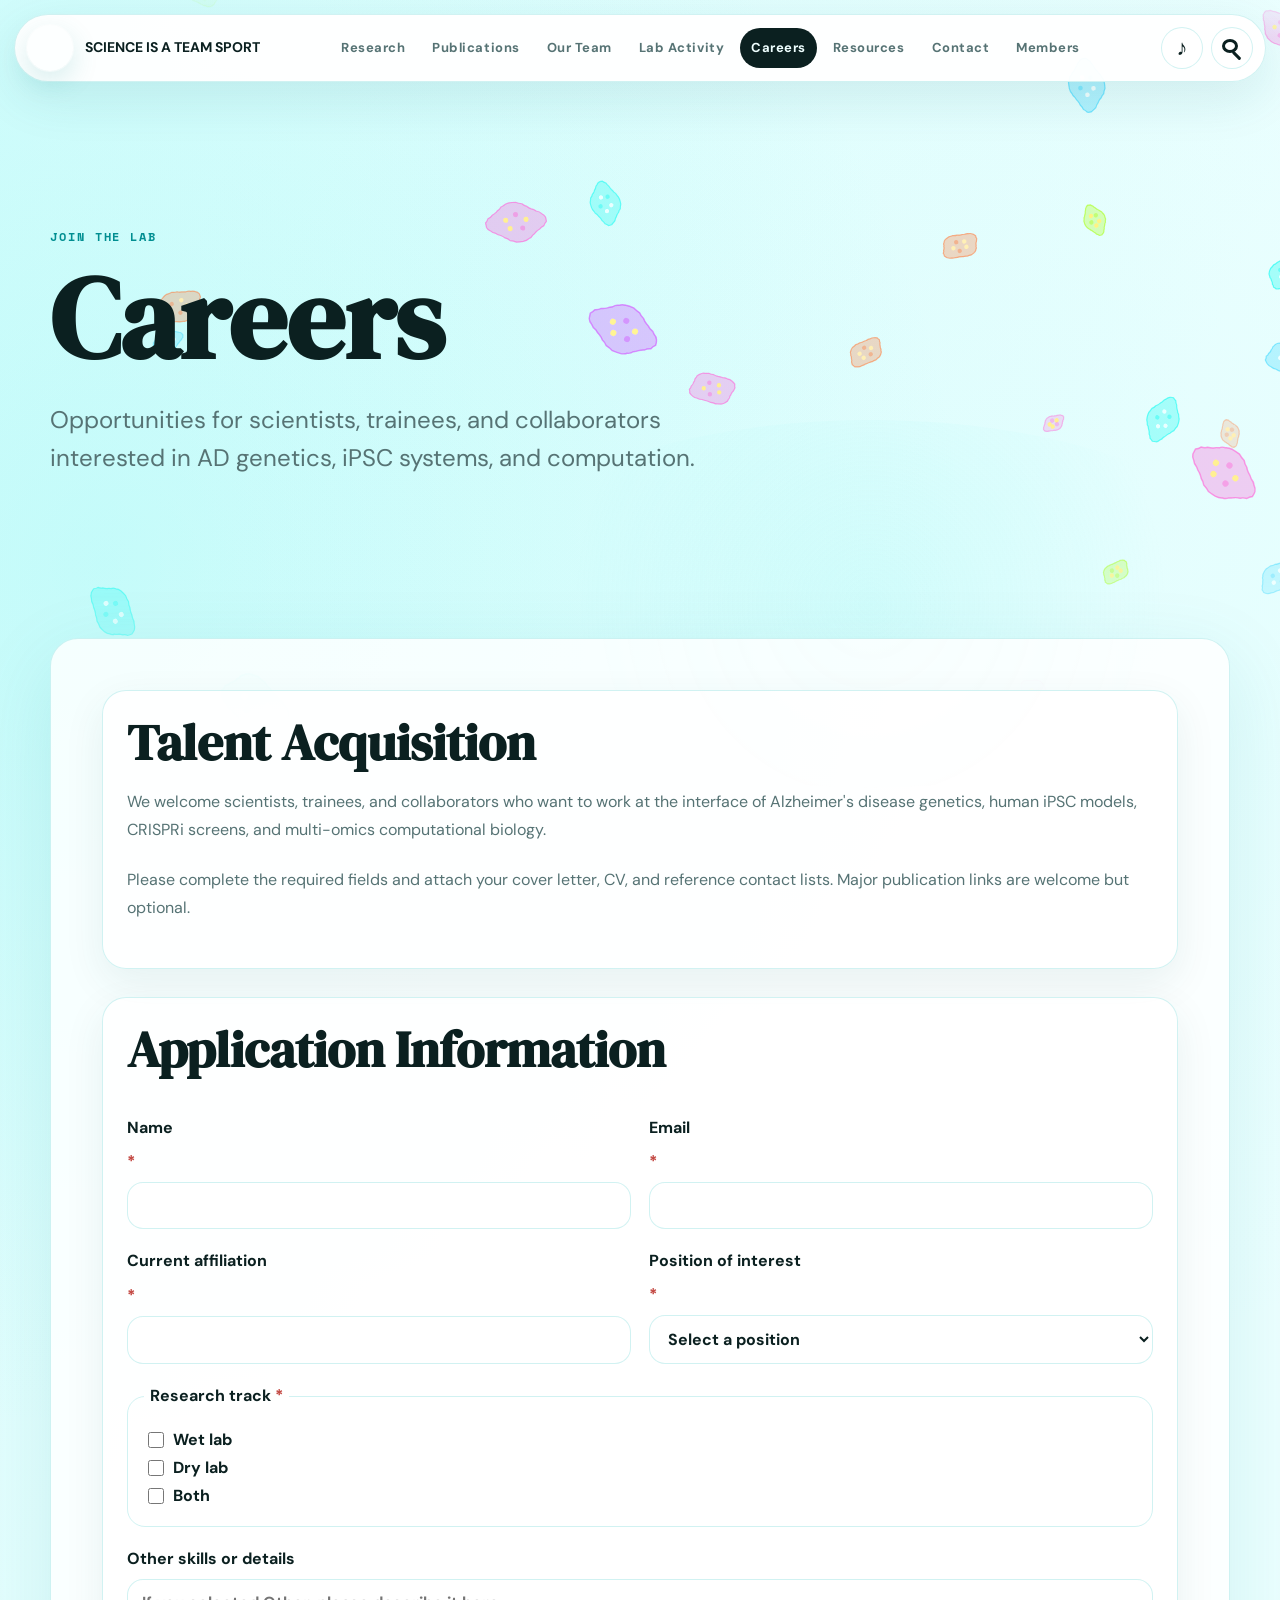
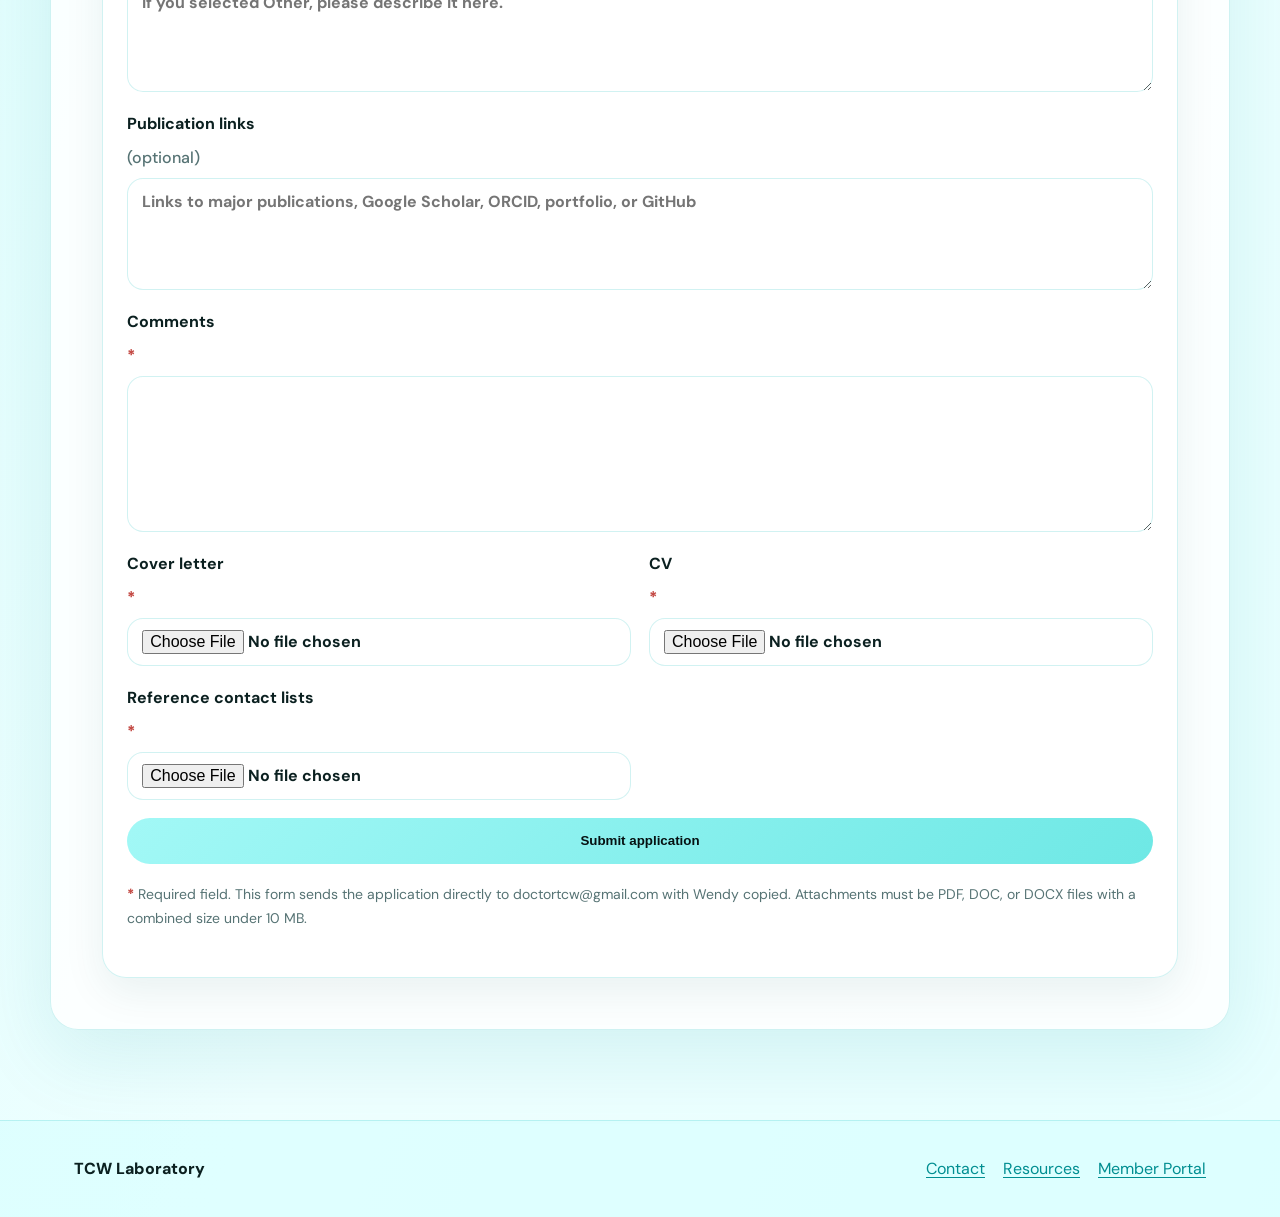
==== commit f729b823: "Restore clean FormSubmit application flow" ====
--- a/careers/index.html
+++ b/careers/index.html
@@ -48,22 +48,28 @@
     <section class="notice-panel">
       <h2>Talent Acquisition</h2>
       <p>We welcome scientists, trainees, and collaborators who want to work at the interface of Alzheimer's disease genetics, human iPSC models, CRISPRi screens, and multi-omics computational biology.</p>
-      <p>Please complete the required fields, then open a prepared email draft to submit your application from your own email account. Major publication links are welcome but optional.</p>
+      <p>Please complete the required fields and attach your cover letter, CV, and reference contact lists. Major publication links are welcome but optional.</p>
     </section>
     <div class="form-success" id="application-success" hidden>
-      <h2>Email draft opened</h2>
-      <p>Your email app should open with a prepared TCW Lab application message addressed to Dr. TCW and copied to Wendy.</p>
-      <p class="form-note">Your application is not submitted until you attach your cover letter, CV, and reference contact list, then send the email from your email app.</p>
-      <label>Email text backup<textarea id="application-email-preview" rows="12" readonly></textarea></label>
-      <p class="form-note">If the draft does not open, email <a href="mailto:doctortcw@gmail.com">doctortcw@gmail.com</a>, copy <a href="mailto:wendybui@edu.bu">wendybui@edu.bu</a>, paste the text above, and attach the required files.</p>
+      <h2>Application submitted</h2>
+      <p>Thank you. Your application and uploaded materials have been sent to the TCW Lab inbox.</p>
+      <p class="form-note">You should also receive a confirmation email at the address you provided. If you need to update your materials, email <a href="mailto:doctortcw@gmail.com">doctortcw@gmail.com</a>.</p>
     </div>
-    <form class="form-shell application-form" id="career-application" aria-labelledby="apply-fields" novalidate>
+    <form class="form-shell application-form" id="career-application" aria-labelledby="apply-fields" action="https://formsubmit.co/doctortcw@gmail.com" method="POST" enctype="multipart/form-data" novalidate>
+      <input type="hidden" name="_subject" id="application-subject" value="TCW Lab Application">
+      <input type="hidden" name="_cc" value="wendybui@edu.bu">
+      <input type="hidden" name="_replyto" id="application-replyto-field">
+      <input type="hidden" name="_template" value="box">
+      <input type="hidden" name="_next" value="https://tcwlab.org/careers/?submitted=1">
+      <input type="hidden" name="_url" value="https://tcwlab.org/careers/">
+      <input type="hidden" name="_autoresponse" value="Thank you for your interest in the TCW Lab. Your application and uploaded materials have been received. If you need to update your application, please contact doctortcw@gmail.com.">
+      <input type="text" name="_honey" tabindex="-1" autocomplete="off" class="honeypot" aria-hidden="true">
       <h2 id="apply-fields">Application Information</h2>
       <div class="field-grid">
-        <label>Name <span class="required-marker">*</span><input type="text" name="Applicant name" autocomplete="name" required></label>
+        <label>Name <span class="required-marker">*</span><input type="text" name="Name" autocomplete="name" required></label>
         <label>Email <span class="required-marker">*</span><input type="email" name="email" autocomplete="email" required></label>
-        <label>Current affiliation <span class="required-marker">*</span><input type="text" name="Current affiliation" required></label>
-        <label>Position of interest <span class="required-marker">*</span><select name="Position of interest" required><option value="">Select a position</option><option>Postdoctoral Fellow</option><option>Research Associate</option><option>Internship</option><option>Research Professor</option><option>Other / not listed</option></select></label>
+        <label>Current affiliation <span class="required-marker">*</span><input type="text" name="Affiliation" required></label>
+        <label>Position of interest <span class="required-marker">*</span><select name="Position" required><option value="">Select a position</option><option>Postdoctoral Fellow</option><option>Research Associate</option><option>Internship</option><option>Research Professor</option><option>Other / not listed</option></select></label>
       </div>
       <fieldset>
         <legend>Research track <span class="required-marker">*</span></legend>
@@ -109,7 +115,10 @@
           <label><input type="checkbox" value="Other dry lab skills"> Other</label>
         </div>
       </fieldset>
-      <label>Other skills or details<textarea name="Other skills or details" rows="4" placeholder="If you selected Other, please describe it here."></textarea></label>
+      <input type="hidden" name="Research track" id="application-track-field">
+      <input type="hidden" name="Wet lab skills" id="application-wet-skills-field">
+      <input type="hidden" name="Dry lab skills" id="application-dry-skills-field">
+      <label>Other skills or details<textarea name="Other skills" rows="4" placeholder="If you selected Other, please describe it here."></textarea></label>
       <label>Publication links <span class="optional">(optional)</span><textarea name="Publication links" rows="4" placeholder="Links to major publications, Google Scholar, ORCID, portfolio, or GitHub"></textarea></label>
       <label>Comments <span class="required-marker">*</span><textarea name="Comments" rows="6" required></textarea></label>
       <div class="field-grid">
@@ -117,8 +126,8 @@
         <label>CV <span class="required-marker">*</span><input type="file" name="CV" accept=".pdf,.doc,.docx" required></label>
         <label>Reference contact lists <span class="required-marker">*</span><input type="file" name="Reference contact list" accept=".pdf,.doc,.docx" required></label>
       </div>
-      <button type="submit" id="application-submit">Open email draft</button>
-      <p class="form-note"><span class="required-marker">*</span> Required field. This form opens an email draft to doctortcw@gmail.com with Wendy copied. Please attach the selected PDF, DOC, or DOCX files before sending. Combined file size should stay under 10 MB.</p>
+      <button type="submit" id="application-submit">Submit application</button>
+      <p class="form-note"><span class="required-marker">*</span> Required field. This form sends the application directly to doctortcw@gmail.com with Wendy copied. Attachments must be PDF, DOC, or DOCX files with a combined size under 10 MB.</p>
     </form>
         </article>
         
@@ -159,19 +168,21 @@
         setSection(drySection, dry.checked);
       }
 
-      function checkedValues(selector) {
-        var values = Array.prototype.map.call(form.querySelectorAll(selector + ":checked"), function (box) {
+      function checkedList(selector) {
+        return Array.prototype.map.call(form.querySelectorAll(selector + ":checked"), function (box) {
           return clean(box.value);
         }).filter(Boolean);
-        return values.length ? values.join(", ") : "None selected";
-      }
-
-      function fileNames(inputName) {
-        var input = form.querySelector("input[name='" + inputName + "']");
-        if (!input || !input.files || !input.files.length) return "Not selected";
-        return Array.prototype.map.call(input.files, function (file) {
-          return file.name + " (" + formatFileSize(file.size) + ")";
-        }).join(", ");
+      }
+
+      function checkedValues(selector) {
+        var values = checkedList(selector);
+        return values.length ? values.join("; ") : "None selected";
+      }
+
+      function checkedOther(values) {
+        return values.some(function (value) {
+          return value.toLowerCase().indexOf("other") !== -1;
+        });
       }
 
       function attachmentSize() {
@@ -194,46 +205,6 @@
         return String(value || "").trim();
       }
 
-      function buildEmailBody(data, tracks, wetSkills, drySkills) {
-        return [
-          "Dear Dr. TCW,",
-          "",
-          "Please find my TCW Lab application information below. I will attach my cover letter, CV, and reference contact list to this email.",
-          "",
-          "Applicant Information",
-          "---------------------",
-          "Name: " + clean(data.get("Applicant name")),
-          "Email: " + clean(data.get("email")),
-          "Current affiliation: " + clean(data.get("Current affiliation")),
-          "Position of interest: " + clean(data.get("Position of interest")),
-          "Research track: " + tracks,
-          "",
-          "Skill Set",
-          "---------",
-          "Wet lab skills: " + wetSkills,
-          "Dry lab skills: " + drySkills,
-          "",
-          "Other skills or details:",
-          clean(data.get("Other skills or details")) || "None provided",
-          "",
-          "Publication links:",
-          clean(data.get("Publication links")) || "None provided",
-          "",
-          "Applicant comments:",
-          clean(data.get("Comments")) || "None provided",
-          "",
-          "Attachment Checklist",
-          "--------------------",
-          "Cover letter: " + fileNames("Cover letter"),
-          "CV: " + fileNames("CV"),
-          "Reference contact list: " + fileNames("Reference contact list"),
-          "Combined attachment size: " + formatFileSize(attachmentSize()),
-          "",
-          "Best,",
-          clean(data.get("Applicant name"))
-        ].join("\n");
-      }
-
       both.addEventListener("change", function () {
         wet.checked = both.checked;
         dry.checked = both.checked;
@@ -248,70 +219,84 @@
       });
 
       form.addEventListener("submit", function (event) {
-        event.preventDefault();
-
         if (!form.checkValidity()) {
+          event.preventDefault();
           form.reportValidity();
           return;
         }
 
         var data = new FormData(form);
+        if (clean(data.get("_honey"))) {
+          event.preventDefault();
+          return;
+        }
+        var wetList = checkedList("[data-skill-group='wet'] input[type='checkbox']");
+        var dryList = checkedList("[data-skill-group='dry'] input[type='checkbox']");
         var tracks = checkedValues("[data-track]");
-        var wetSkills = checkedValues("[data-skill-group='wet'] input[type='checkbox']");
-        var drySkills = checkedValues("[data-skill-group='dry'] input[type='checkbox']");
+        var wetSkills = wetList.length ? wetList.join("; ") : "None selected";
+        var drySkills = dryList.length ? dryList.join("; ") : "None selected";
         var wantsWet = wet.checked;
         var wantsDry = dry.checked;
-        var hasWetSkill = wetSkills !== "None selected";
-        var hasDrySkill = drySkills !== "None selected";
-        var selectedOther = wetSkills.split(", ").concat(drySkills.split(", ")).some(function (value) {
-          return value.toLowerCase().indexOf("other") !== -1;
-        });
+        var hasWetSkill = wetList.length > 0;
+        var hasDrySkill = dryList.length > 0;
+        var selectedOther = checkedOther(wetList) || checkedOther(dryList);
 
         if (!wantsWet && !wantsDry) {
+          event.preventDefault();
           alert("Please select a research track.");
           return;
         }
 
         if (wantsWet && !hasWetSkill) {
+          event.preventDefault();
           alert("Please select at least one wet lab skill, or choose Other.");
           return;
         }
 
         if (wantsDry && !hasDrySkill) {
+          event.preventDefault();
           alert("Please select at least one dry lab skill, or choose Other.");
           return;
         }
 
-        if (selectedOther && !(data.get("Other skills or details") || "").trim()) {
+        if (selectedOther && !(data.get("Other skills") || "").trim()) {
+          event.preventDefault();
           alert("Please describe your Other skill in the Other skills or details field.");
           return;
         }
 
         if (attachmentSize() > 10 * 1024 * 1024) {
+          event.preventDefault();
           alert("Please keep the cover letter, CV, and reference contact list under 10 MB combined.");
           return;
         }
 
-        var subject = "TCW Lab Application - " + clean(data.get("Applicant name") || "Applicant") + " - " + clean(data.get("Position of interest") || "Position not specified");
-        var body = buildEmailBody(data, tracks, wetSkills, drySkills);
-        var mailto = "mailto:doctortcw@gmail.com"
-          + "?cc=" + encodeURIComponent("wendybui@edu.bu")
-          + "&subject=" + encodeURIComponent(subject)
-          + "&body=" + encodeURIComponent(body);
-        var success = document.querySelector("#application-success");
-        var preview = document.querySelector("#application-email-preview");
-        if (preview) preview.value = body;
-        if (success) {
-          success.hidden = false;
-          success.scrollIntoView({ block: "start", behavior: "smooth" });
-        }
+        var subject = "TCW Lab Application - " + clean(data.get("Name") || "Applicant") + " - " + clean(data.get("Position") || "Position not specified");
+        var subjectField = document.querySelector("#application-subject");
+        var replyToField = document.querySelector("#application-replyto-field");
+        var trackField = document.querySelector("#application-track-field");
+        var wetSkillsField = document.querySelector("#application-wet-skills-field");
+        var drySkillsField = document.querySelector("#application-dry-skills-field");
+        if (subjectField) subjectField.value = subject;
+        if (replyToField) replyToField.value = clean(data.get("email"));
+        if (trackField) trackField.value = tracks;
+        if (wetSkillsField) wetSkillsField.value = wetSkills;
+        if (drySkillsField) drySkillsField.value = drySkills;
         if (submitButton) {
-          submitButton.textContent = "Email draft opened";
-        }
-        window.location.href = mailto;
+          submitButton.disabled = true;
+          submitButton.textContent = "Sending application...";
+        }
       });
 
       updateSkillSections();
+
+      var success = document.querySelector("#application-success");
+      var params = new URLSearchParams(window.location.search);
+      if (success && params.get("submitted") === "1") {
+        success.hidden = false;
+        form.hidden = true;
+        success.scrollIntoView({ block: "start" });
+      }
     })();
   </script>
 </body>
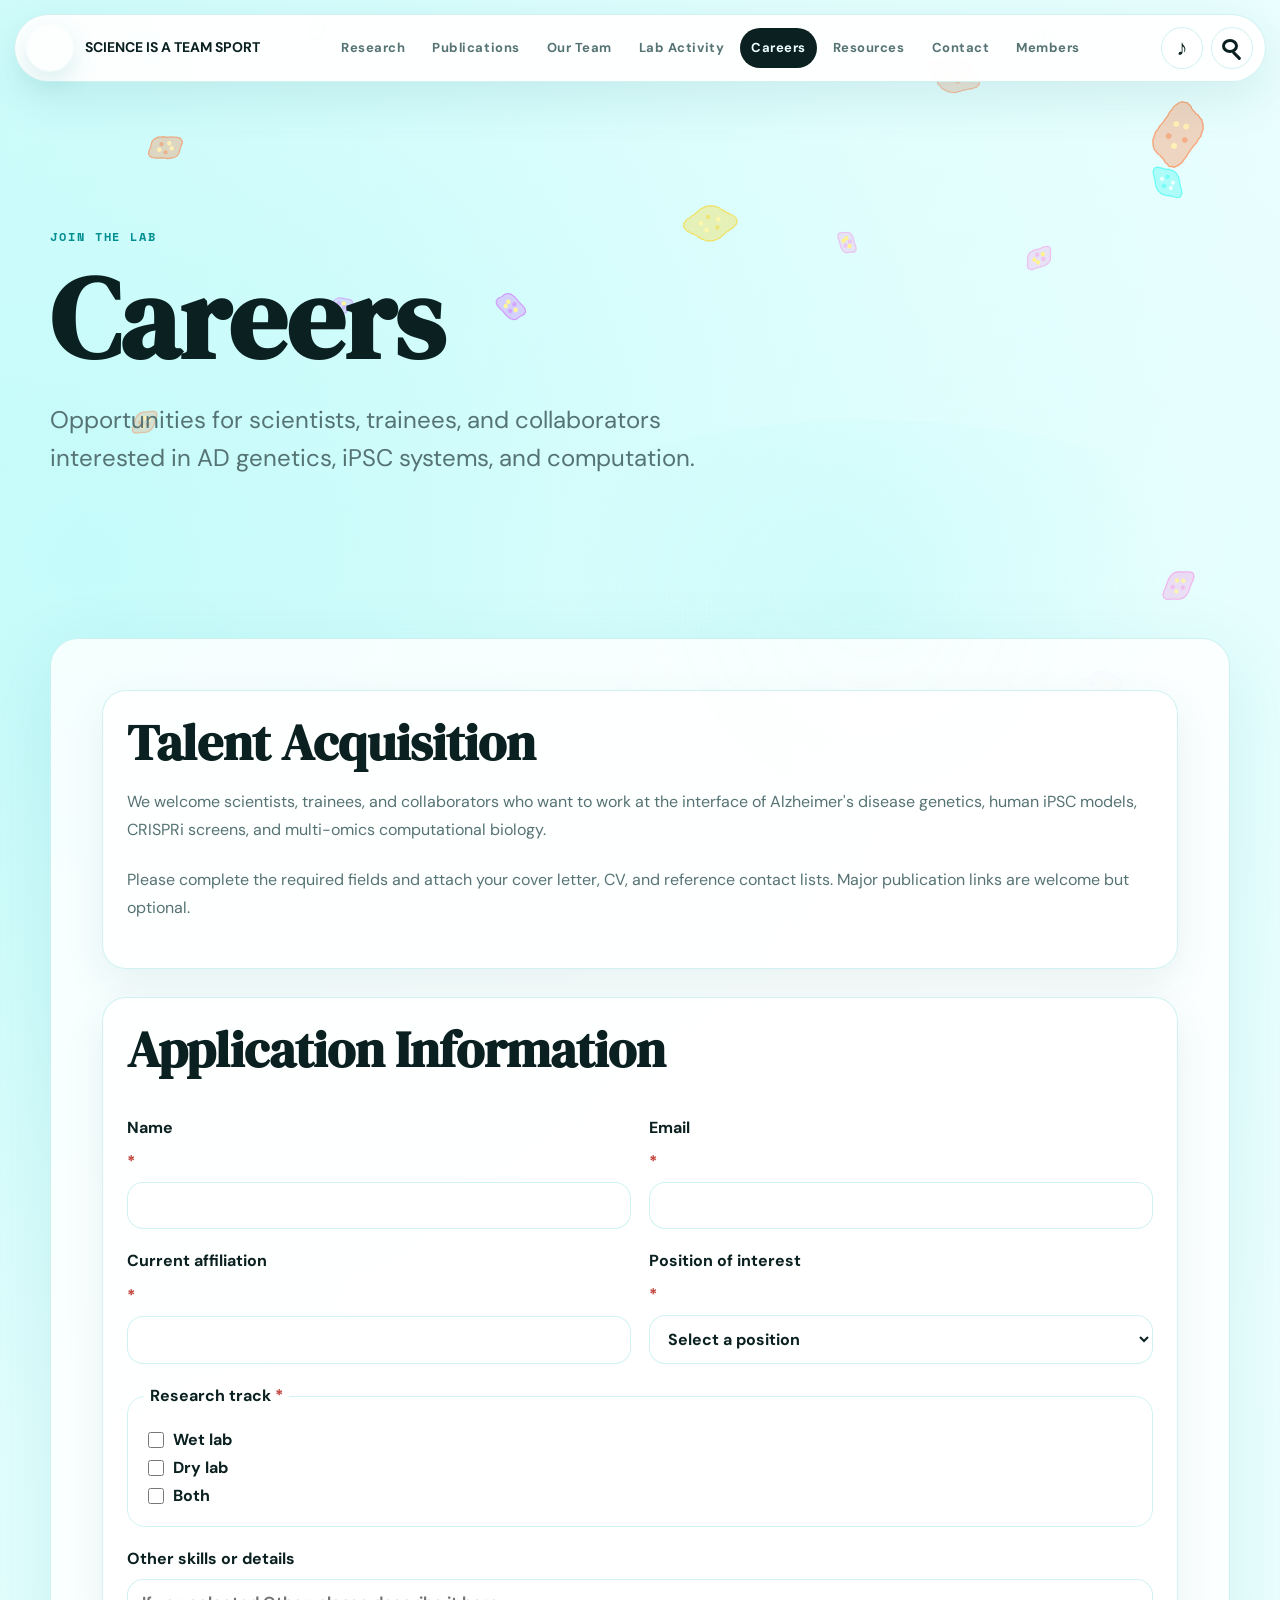
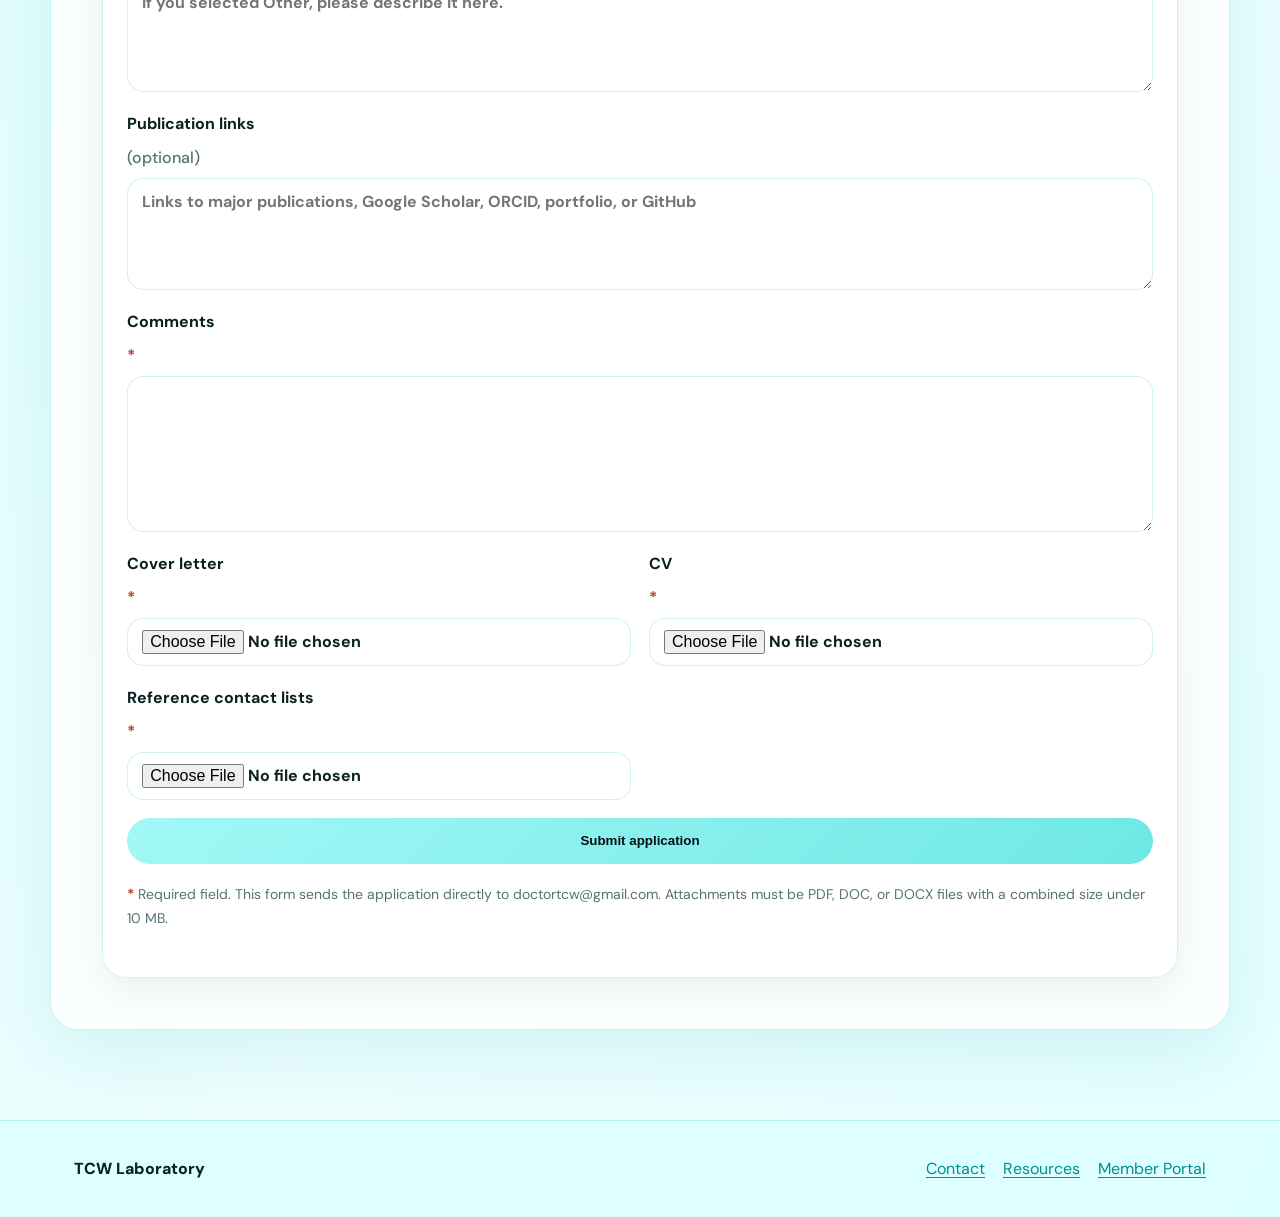
==== commit 33ed2583: "Remove career form CC" ====
--- a/careers/index.html
+++ b/careers/index.html
@@ -57,7 +57,6 @@
     </div>
     <form class="form-shell application-form" id="career-application" aria-labelledby="apply-fields" action="https://formsubmit.co/doctortcw@gmail.com" method="POST" enctype="multipart/form-data" novalidate>
       <input type="hidden" name="_subject" id="application-subject" value="TCW Lab Application">
-      <input type="hidden" name="_cc" value="wendybui@edu.bu">
       <input type="hidden" name="_replyto" id="application-replyto-field">
       <input type="hidden" name="_template" value="box">
       <input type="hidden" name="_next" value="https://tcwlab.org/careers/?submitted=1">
@@ -127,7 +126,7 @@
         <label>Reference contact lists <span class="required-marker">*</span><input type="file" name="Reference contact list" accept=".pdf,.doc,.docx" required></label>
       </div>
       <button type="submit" id="application-submit">Submit application</button>
-      <p class="form-note"><span class="required-marker">*</span> Required field. This form sends the application directly to doctortcw@gmail.com with Wendy copied. Attachments must be PDF, DOC, or DOCX files with a combined size under 10 MB.</p>
+      <p class="form-note"><span class="required-marker">*</span> Required field. This form sends the application directly to doctortcw@gmail.com. Attachments must be PDF, DOC, or DOCX files with a combined size under 10 MB.</p>
     </form>
         </article>
         
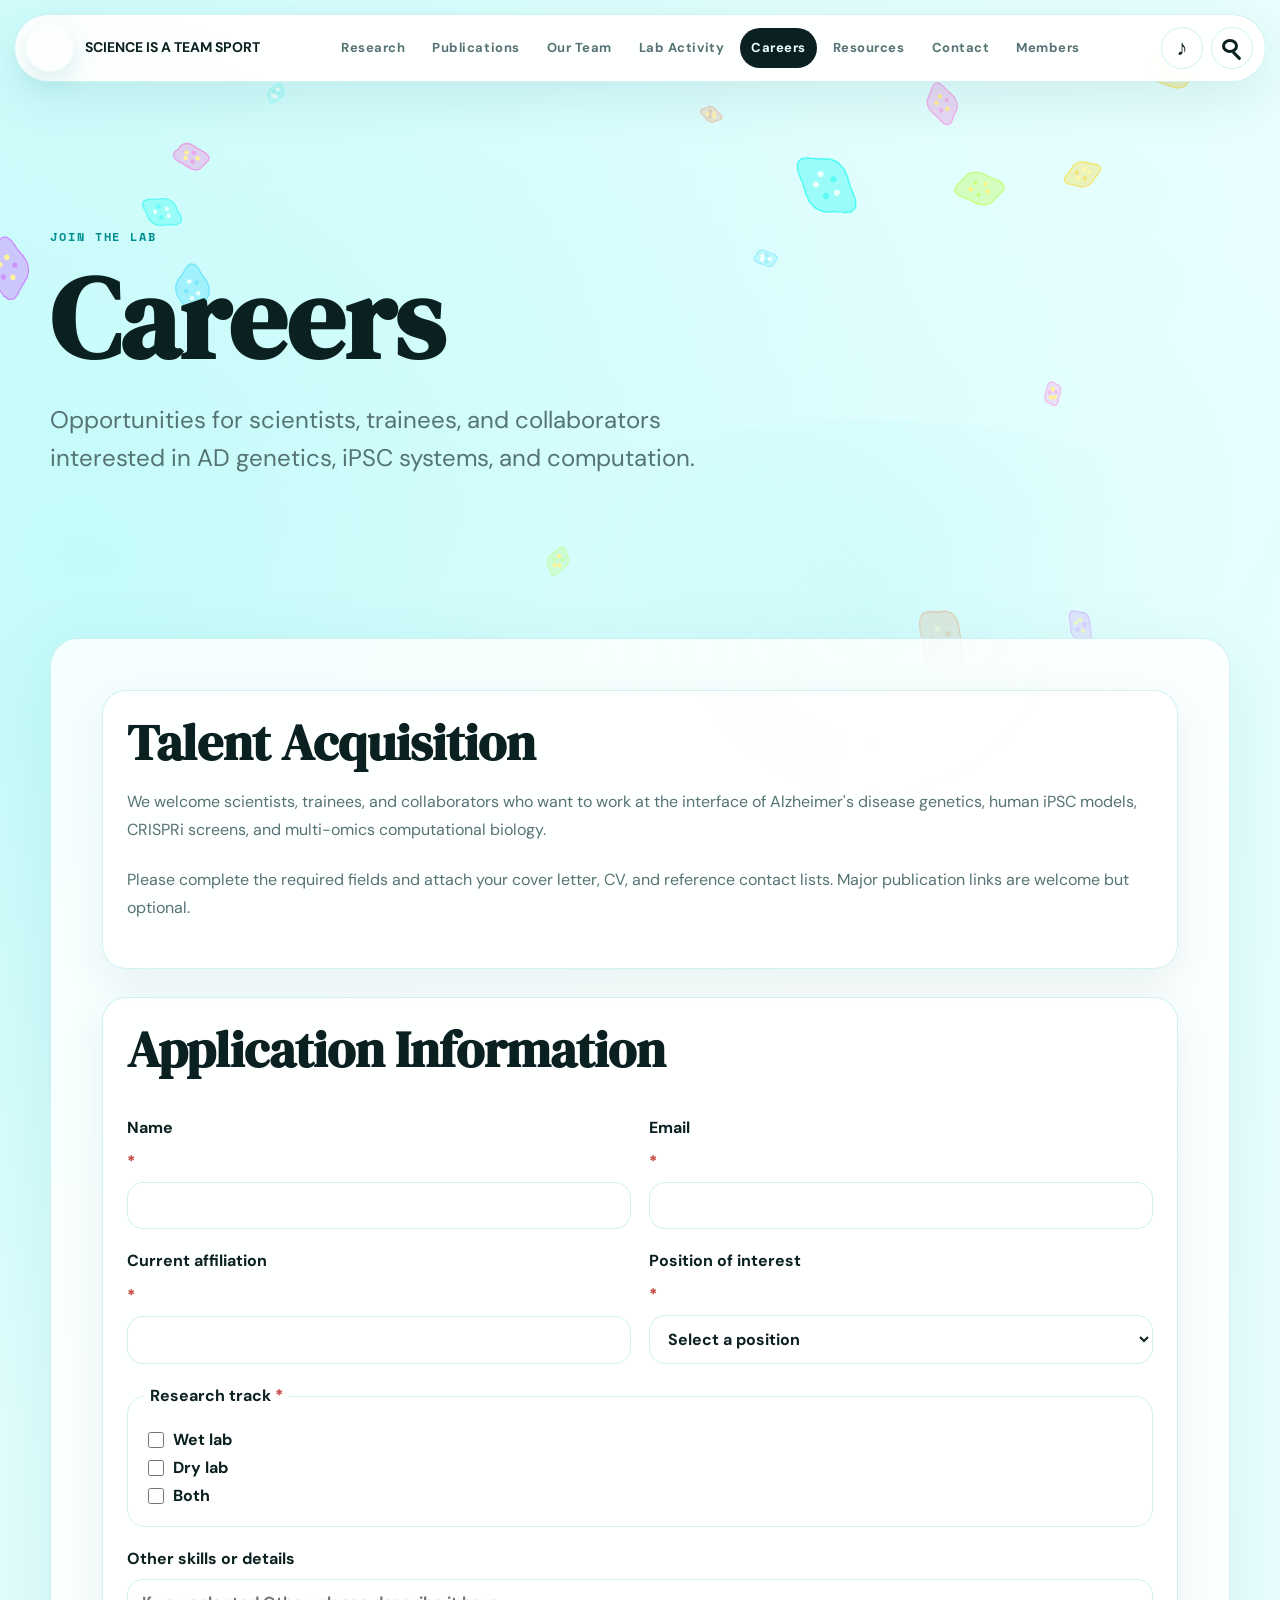
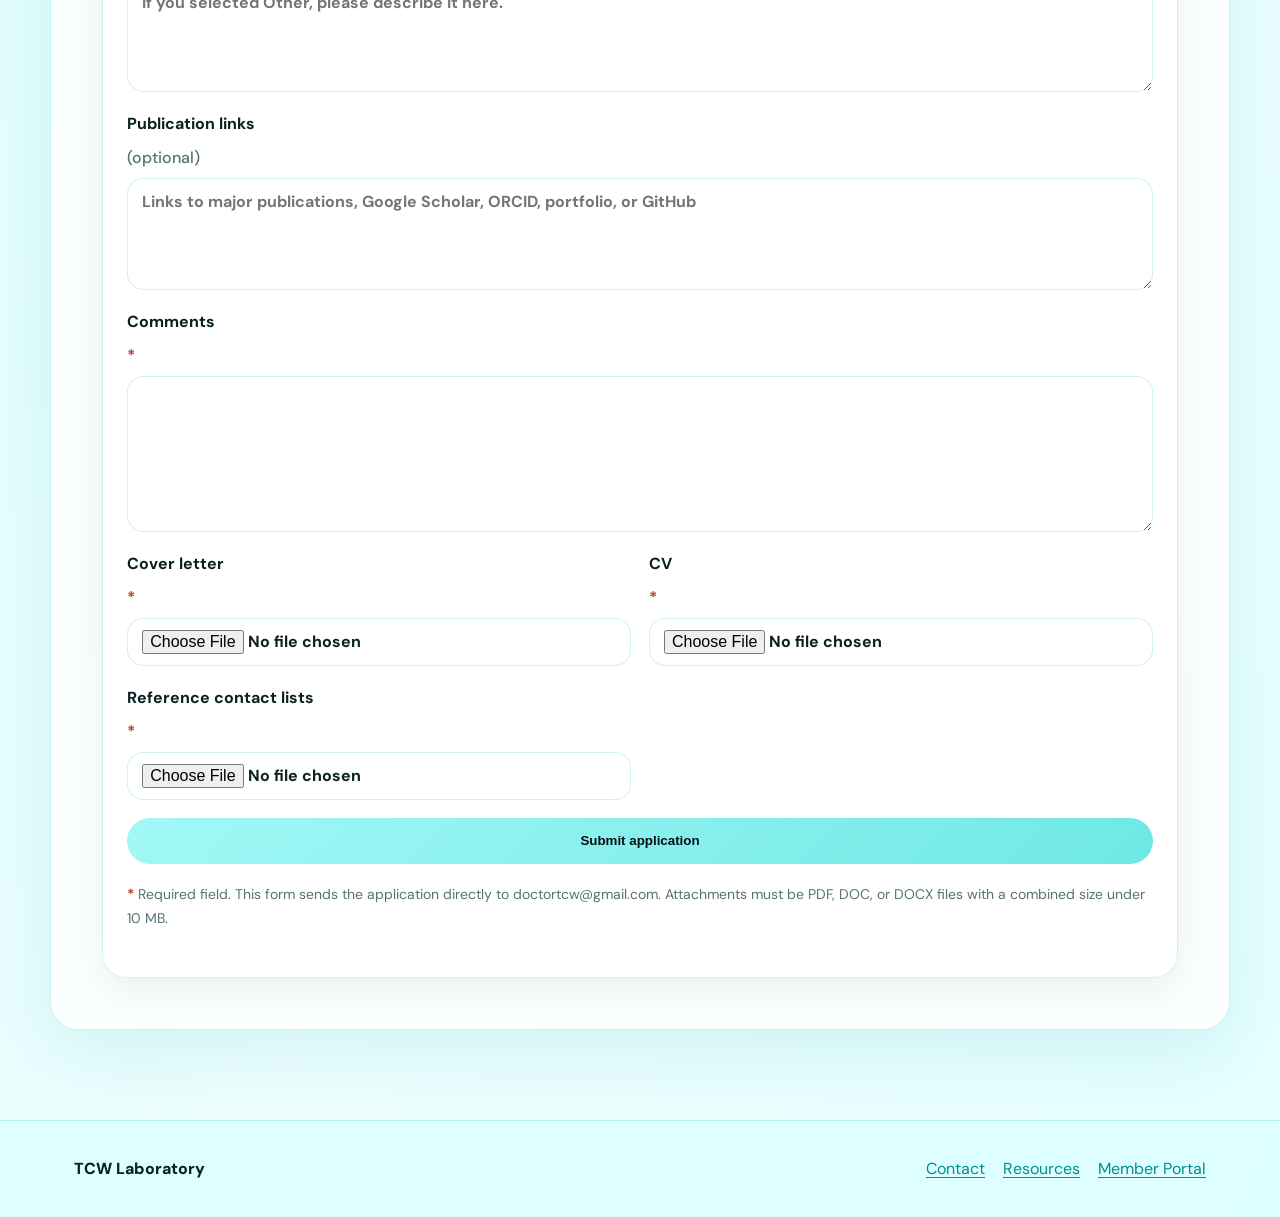
==== commit 7804d881: "Add career application confirmation page" ====
--- a/careers/index.html
+++ b/careers/index.html
@@ -59,7 +59,7 @@
       <input type="hidden" name="_subject" id="application-subject" value="TCW Lab Application">
       <input type="hidden" name="_replyto" id="application-replyto-field">
       <input type="hidden" name="_template" value="box">
-      <input type="hidden" name="_next" value="https://tcwlab.org/careers/?submitted=1">
+      <input type="hidden" name="_next" value="https://tcwlab.org/careers/thanks/">
       <input type="hidden" name="_url" value="https://tcwlab.org/careers/">
       <input type="hidden" name="_autoresponse" value="Thank you for your interest in the TCW Lab. Your application and uploaded materials have been received. If you need to update your application, please contact doctortcw@gmail.com.">
       <input type="text" name="_honey" tabindex="-1" autocomplete="off" class="honeypot" aria-hidden="true">
